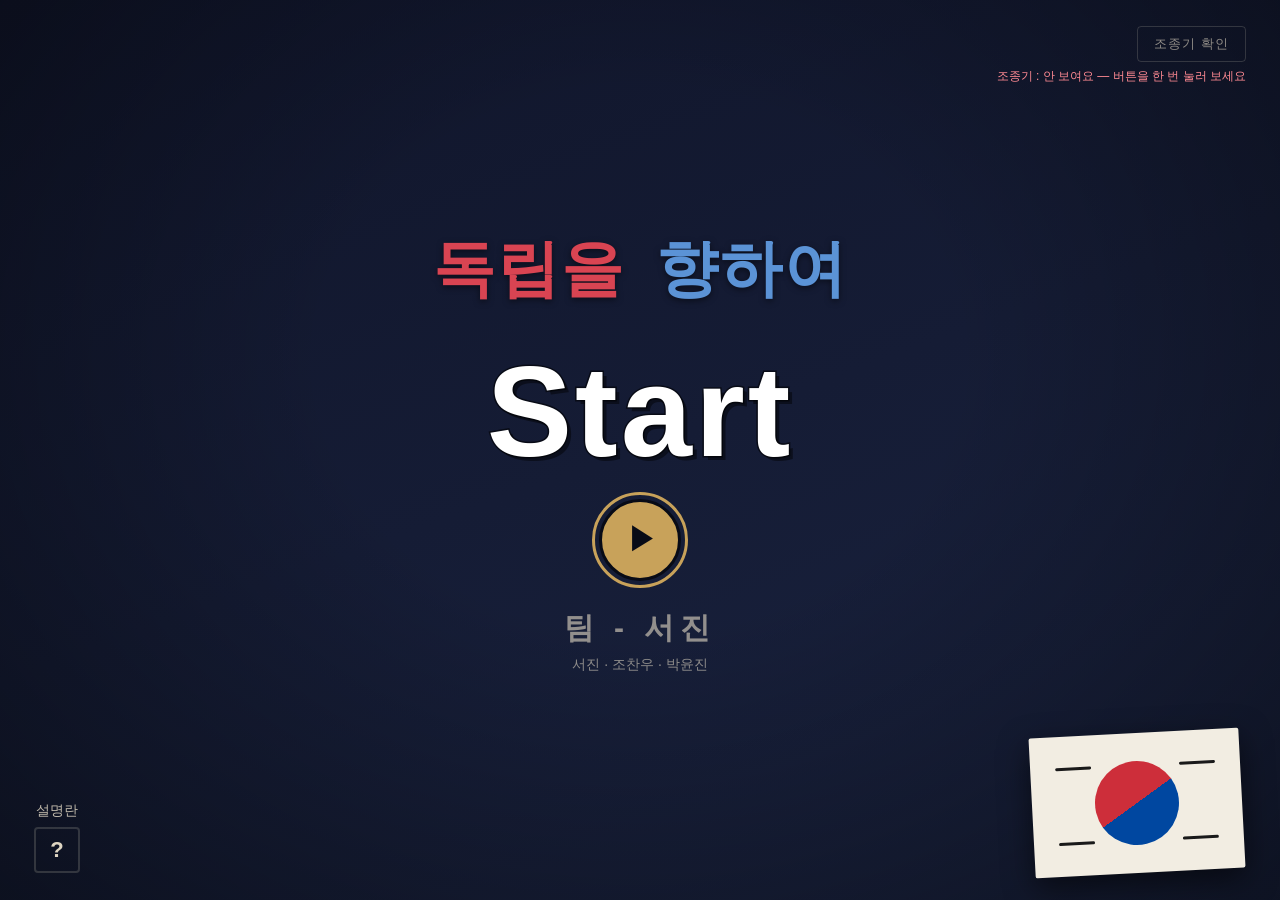
==== index.html @ f063224a "조이스틱이 버튼 이름대로 동작하게 고치고 진단 페이지 추가 조종기 진단 페이지 (pad-test.html) 새로 만듦 - 조종기가 보내는 축·버튼 값을 날것 그대로 실시간으로 보여" ====
<!DOCTYPE html>
<html lang="ko">
<head>
  <meta charset="UTF-8">
  <!-- 아케이드 기계 모니터, 노트북, 태블릿 어디서든 잘 보이게 하는 설정이에요 -->
  <meta name="viewport" content="width=device-width, initial-scale=1.0, user-scalable=no">
  <title>독립을 향하여 - 서진모둠</title>
  <link rel="stylesheet" href="css/style.css">
</head>
<body>

<!-- ================================================================
     이 게임은 화면이 3개예요.
     1) 시작 화면  2) 게임 화면  3) 끝 화면
     한 번에 하나씩만 보여주고 나머지는 숨겨둬요.
     ================================================================ -->
<div id="app">

  <!-- ============ 1) 시작 화면 ============ -->
  <!-- 학생들이 그린 그림 그대로 만들었어요!
       제목은 태극기 색(빨강+파랑), 가운데 Start,
       오른쪽 아래 태극기, 왼쪽 아래 설명란 -->
  <section id="screen-title" class="screen is-on">

    <!-- 제목 : '독립을'은 빨강, '향하여'는 파랑이에요 -->
    <h1 class="game-title">
      <span class="t-red">독립을</span>
      <span class="t-blue">향하여</span>
    </h1>

    <!-- 가운데 큰 Start 글씨와 동그란 재생 버튼 -->
    <div class="start-block">
      <div class="start-word">Start</div>
      <button id="btn-start" class="play-btn" aria-label="게임 시작">▶</button>
    </div>

    <!-- 팀 이름 -->
    <p class="team-name">팀 - 서진</p>
    <p class="team-members">서진 · 조찬우 · 박윤진</p>

    <!-- 왼쪽 아래 : 설명란 -->
    <div class="corner-help">
      <span class="corner-label">설명란</span>
      <button id="btn-info" class="round-btn" aria-label="게임 설명 보기">?</button>
    </div>

    <!-- 오른쪽 위 : 조종기 확인
         아케이드 조종기가 제대로 연결됐는지 확인하는 곳이에요 -->
    <div class="corner-pad">
      <button id="btn-pad-test" class="corner-test">조종기 확인</button>
      <!-- 지금 조종기가 잡혔는지 항상 보여줘요 -->
      <p id="title-pad-status" class="pad-status">조종기 확인 중…</p>
    </div>

    <!-- 창 안의 창으로 열렸을 때만 보여요 (조종기가 막히니까 알려줘요) -->
    <p id="frame-warning" class="frame-warning" hidden>
      ⚠️ 이 화면은 다른 페이지 안에 끼워져 있어서 <b>조이스틱이 막혀요.</b>
      조이스틱으로 하려면 <b>i20091119-ai.github.io/2026ex</b> 를 주소창에 직접 입력하세요.
    </p>

    <!-- 오른쪽 아래 : 태극기 (CSS로 직접 그렸어요) -->
    <div class="corner-flag">
      <div class="taegeukgi" aria-label="태극기">
        <div class="taegeuk"></div>
        <span class="gwe gwe1"></span>
        <span class="gwe gwe2"></span>
        <span class="gwe gwe3"></span>
        <span class="gwe gwe4"></span>
      </div>
    </div>

  </section>


  <!-- ============ 2) 게임 화면 ============ -->
  <section id="screen-game" class="screen">

    <!-- 점수판이에요. 게임하는 동안 항상 위에 보여요 -->
    <header id="hud">
      <div class="hud-chapter">
        <span class="hud-label">장</span>
        <span id="hud-chapter-name">1장 · 비밀 편지</span>
      </div>

      <!-- 목숨(하트)이에요. 경찰에게 들키면 하나씩 줄어요 -->
      <div class="hud-life">
        <span class="hud-label">목숨</span>
        <span id="hud-hearts">❤️❤️❤️</span>
      </div>

      <div class="hud-score">
        <span class="hud-label">독립 포인트</span>
        <span id="hud-score">0</span>
      </div>
    </header>

    <!-- 게임이 실제로 펼쳐지는 무대예요 -->
    <div id="stage">
      <div id="stage-inner">
        <!-- 각 장의 미션이 여기에 들어와요 (아직 만드는 중이에요) -->
        <p class="todo-note">여기에 미션이 들어갈 거예요</p>
      </div>
    </div>

    <!-- 미션을 알려주는 말풍선이에요 -->
    <div id="bubble">
      <div id="bubble-face">🧑</div>
      <div id="bubble-text">말풍선 내용</div>
    </div>

    <!-- ---- 조작 안내판 ----
         어떤 버튼이 무슨 일을 하는지 알려줘요.
         진짜로 버튼을 누르면 그 칸에 불이 반짝 들어와요! -->
    <div id="pad-guide">
      <div class="pad-stick" id="pad-stick">
        <span class="pad-key">🕹️</span>
        <span class="pad-name">움직이기</span>
        <span class="pad-arrows">
          <b data-dir="up">▲</b><b data-dir="left">◀</b><b data-dir="down">▼</b><b data-dir="right">▶</b>
        </span>
      </div>
      <div id="pad-buttons"><!-- 버튼 8개가 자바스크립트로 여기에 그려져요 --></div>
      <button class="pad-device" id="pad-device" title="눌러서 조종기 확인·맞추기">조종기 연결 안 됨</button>
    </div>

  </section>


  <!-- ============ 3) 끝 화면 ============ -->
  <section id="screen-end" class="screen">
    <div class="title-box">
      <div id="end-emoji">🎉</div>
      <h2 id="end-title">광복!</h2>
      <p id="end-message">모든 임무를 마쳤어요!</p>

      <div class="score-card">
        <span class="hud-label">내 독립 포인트</span>
        <strong id="end-score">0</strong>
      </div>

      <button id="btn-retry" class="big-btn">다시 하기</button>
    </div>
  </section>


  <!-- ============ 덮개 화면 ============
       멈추기 / 도움말 / 처음으로 를 눌렀을 때
       게임 위에 덮어서 보여주는 창이에요. -->
  <div id="overlay">
    <div class="overlay-card">
      <div id="overlay-emoji">⏸️</div>
      <h3 id="overlay-title">잠깐 멈춤</h3>
      <div id="overlay-body"></div>
      <div id="overlay-actions"></div>
    </div>
  </div>

  <!-- 화면을 크게/작게 했을 때 잠깐 뜨는 알림이에요 -->
  <div id="zoom-toast">화면 크기 100%</div>

</div>

<script src="js/sound.js"></script>
<script src="js/input.js"></script>
<script src="js/missions.js"></script>
<script src="js/story.js"></script>
<script src="js/ch1.js"></script>
<script src="js/ch2.js"></script>
<script src="js/ch3.js"></script>
<script src="js/ch4.js"></script>
<script src="js/ch5.js"></script>
<script src="js/ch6.js"></script>
<script src="js/game.js"></script>
</body>
</html>
---- css/style.css ----
/* ==================================================================
   독립을 향하여 - 꾸미기 파일 (CSS)
   1~5장은 어두운 밤 느낌, 6장 광복은 환하게 바뀌어요.
   ================================================================== */

/* ---------- 색깔을 이름표에 저장해 둬요 ----------
   이렇게 해두면 나중에 색을 바꿀 때 여기만 고치면 돼요! */
:root {
  --bg-1: #10152a;          /* 먹빛 남색 (한밤의 조선) */
  --bg-2: #1a2340;          /* 조금 밝은 먹빛 남색 */
  --ink: #080b16;           /* 거의 검정에 가까운 먹색 */

  --paper: #ded5c2;         /* 오래된 한지 색 (글자에 써요) */
  --paper-dim: #9d9város;   /* (아래에서 다시 정해요) */
  --ochre: #c8a25a;         /* 놋쇠 · 황토색 (강조할 때) */
  --moss: #6f8f6a;          /* 낡은 국방색 (안전 표시) */

  --flag-red: #cd2e3a;      /* 태극기 빨강 */
  --flag-blue: #0047a0;     /* 태극기 파랑 */
  --red-lit: #d94452;       /* 어두운 배경에서도 보이는 빨강 */
  --blue-lit: #5b93d6;      /* 어두운 배경에서도 보이는 파랑 */

  --line: rgba(222, 213, 194, 0.18);   /* 은은한 선 */
  --round: 4px;             /* 모서리를 각지게! */
}

/* 낡은 한지색 글자 (조금 흐린 것) */
:root { --paper-dim: rgba(222, 213, 194, 0.62); }

/* 6장 광복이 되면 body에 'liberation' 이름표를 붙여요.
   그러면 어둡던 화면이 새벽처럼 밝아져요. */
body.liberation {
  --bg-1: #cfd9e6;          /* 새벽 하늘 */
  --bg-2: #eae4d6;          /* 밝은 한지 */
  --paper: #1a2340;         /* 밝은 배경이니 글자는 먹색으로 */
  --paper-dim: rgba(26, 35, 64, 0.66);
  --line: rgba(26, 35, 64, 0.22);
}

/* ---------- 기본 설정 ---------- */
* { box-sizing: border-box; margin: 0; padding: 0; }

body {
  font-family: "Pretendard", "Apple SD Gothic Neo", "Noto Sans KR",
               "Malgun Gothic", sans-serif;
  background: var(--ink);
  color: var(--paper);
  overflow: hidden;              /* 아케이드 화면이라 스크롤은 막아요 */
  -webkit-user-select: none;     /* 글자가 드래그로 선택되지 않게 해요 */
  user-select: none;
  /* 색이 바뀔 때 스르륵 부드럽게 변해요 */
  transition: background 1.2s ease, color 1.2s ease;
}

#app {
  width: 100vw;
  height: 100vh;
  height: 100dvh;                /* 폰에서도 화면에 딱 맞게 */
  position: relative;
}

/* ---------- 화면 3개 공통 ---------- */
.screen {
  position: absolute;
  inset: 0;                      /* 화면 전체를 꽉 채워요 */
  display: none;                 /* 평소에는 숨어 있어요 */
  flex-direction: column;
  align-items: center;
  justify-content: center;
  padding: 3vh 4vw;
  background:
    /* 가장자리를 어둡게 해서 화면에 무게감을 줘요 */
    radial-gradient(ellipse at 50% 40%, transparent 35%, rgba(0, 0, 0, 0.45) 100%),
    linear-gradient(160deg, var(--bg-1), var(--bg-2));
  transition: background 1.2s ease;
}

/* 'is-on' 이름표가 붙은 화면 하나만 보여요 */
.screen.is-on {
  display: flex;
  animation: fadeIn 0.5s ease;   /* 스르륵 나타나요 */
}

@keyframes fadeIn {
  from { opacity: 0; transform: scale(0.97); }
  to   { opacity: 1; transform: scale(1); }
}

/* ==================================================================
   1) 시작 화면 꾸미기
      ★ 서진모둠 학생들이 그린 그림 그대로 만들었어요 ★
   ================================================================== */
/* .screen 이 이미 화면 전체에 딱 붙어 있어서,
   왼쪽 아래 설명란과 오른쪽 아래 태극기는 그 모서리에 자리잡아요.
   (여기에 position 을 또 쓰면 화면이 짧아지니 조심!) */

.title-box {
  text-align: center;
  max-width: 640px;
  width: 100%;
}

/* ---------- 제목 ----------
   그림처럼 '독립을'은 빨강, '향하여'는 파랑이에요. 태극기 색이죠! */
.game-title {
  font-size: clamp(34px, 6.5vw, 62px);
  letter-spacing: 2px;
  display: flex;
  gap: 0.5em;
  flex-wrap: wrap;
  justify-content: center;
}

.t-red {
  color: var(--red-lit);                            /* 태극기 빨강 */
  text-shadow: 0 2px 6px rgba(0, 0, 0, 0.5);
}

.t-blue {
  color: var(--blue-lit);                           /* 태극기 파랑 */
  text-shadow: 0 2px 6px rgba(0, 0, 0, 0.5);
}

/* ---------- 가운데 큰 Start 글씨 ---------- */
.start-block {
  margin-top: clamp(14px, 3vh, 30px);
  display: flex;
  flex-direction: column;
  align-items: center;
  gap: 14px;
}

.start-word {
  font-size: clamp(58px, 13vw, 128px);
  font-weight: 900;
  letter-spacing: 3px;
  color: #ffffff;
  /* 그림처럼 글자 테두리를 두껍게 그려요 */
  -webkit-text-stroke: 3px var(--ink);
  paint-order: stroke fill;
  text-shadow: 4px 4px 0 rgba(0, 0, 0, 0.45);
}

/* 동그란 ▶ 재생 버튼 */
.play-btn {
  width: clamp(58px, 9vw, 82px);
  aspect-ratio: 1 / 1;
  border-radius: 50%;
  font-size: clamp(22px, 3.6vw, 32px);
  color: var(--ink);
  background: var(--paper);
  border: 3px solid var(--ink);
  cursor: pointer;
  display: grid;
  place-items: center;
  padding-left: 5px;                    /* ▶ 모양이 가운데 오게 살짝 밀어요 */
  transition: background 0.15s ease, transform 0.08s ease;
}

.play-btn:hover { background: var(--ochre); }
.play-btn:active { transform: translateY(2px); }

/* ---------- 팀 이름 ---------- */
.team-name {
  margin-top: clamp(14px, 3vh, 28px);
  font-size: clamp(19px, 3.4vw, 30px);
  font-weight: 800;
  color: var(--paper-dim);
  letter-spacing: 6px;
}

.team-members {
  margin-top: 7px;
  font-size: clamp(11px, 1.8vw, 14px);
  opacity: 0.6;
}

/* ---------- 왼쪽 아래 : 설명란 ---------- */
.corner-help {
  position: absolute;
  left: clamp(14px, 3vw, 34px);
  bottom: clamp(14px, 3vh, 30px);
  display: flex;
  flex-direction: column;
  align-items: center;
  gap: 7px;
}

.corner-label {
  font-size: clamp(11px, 1.7vw, 14px);
  opacity: 0.85;
}

/* 동그란 ? 버튼이에요 */
.round-btn {
  width: clamp(34px, 5vw, 46px);
  aspect-ratio: 1 / 1;
  border-radius: 50%;
  font-family: inherit;
  font-size: clamp(16px, 2.6vw, 22px);
  font-weight: 800;
  color: var(--paper);
  background: transparent;
  border: 2px solid var(--line);
  border-radius: var(--round);
  cursor: pointer;
  transition: all 0.15s ease;
}

.round-btn:hover { border-color: var(--ochre); color: var(--ochre); }
.round-btn:active { transform: translateY(2px); }

/* ---------- 오른쪽 아래 : 태극기 ---------- */
.corner-flag {
  position: absolute;
  right: clamp(14px, 3vw, 40px);
  bottom: clamp(14px, 3vh, 30px);
  transform: rotate(-3deg);     /* 그림처럼 살짝 기울어져 있어요 */
}

/* ---------- 큰 버튼 (둥글고 말랑말랑해요) ---------- */
.big-btn {
  font-family: inherit;
  font-size: clamp(16px, 2.6vw, 22px);
  font-weight: 700;
  letter-spacing: 3px;
  color: var(--ink);
  padding: 14px 40px;
  border: none;
  border-radius: var(--round);
  background: var(--ochre);              /* 놋쇠빛 한 가지 색 */
  cursor: pointer;
  transition: background 0.15s ease, transform 0.08s ease;
}

.big-btn:hover { background: #d9b573; }

/* 누르면 살짝 눌리기만 해요 (통통 튀지 않아요) */
.big-btn:active { transform: translateY(2px); }

/* ==================================================================
   태극기 그림 (그림 파일 없이 CSS로 직접 그렸어요!)
   ================================================================== */
.taegeukgi {
  width: clamp(120px, 22vw, 210px);
  aspect-ratio: 3 / 2;                 /* 태극기는 가로:세로가 3:2예요 */
  margin: 0 auto;
  position: relative;
  background: #f2ede2;                 /* 살짝 바랜 흰색 */
  border-radius: 2px;
  box-shadow: 0 10px 30px rgba(0, 0, 0, 0.55);
}

/* 가운데 동그란 태극 무늬 */
.taegeuk {
  position: absolute;
  left: 50%; top: 50%;
  transform: translate(-50%, -50%) rotate(-33deg);
  width: 40%;
  aspect-ratio: 1 / 1;
  border-radius: 50%;
  /* 위쪽 절반은 빨강, 아래쪽 절반은 파랑 */
  background: linear-gradient(to bottom, var(--flag-red) 50%, var(--flag-blue) 50%);
}

/* 네 귀퉁이의 검은 막대(괘)예요 */
.gwe {
  position: absolute;
  width: 17%;
  height: 3.5px;
  background: #1a1a1a;
  border-radius: 2px;
}
.gwe1 { top: 22%; left: 12%; }
.gwe2 { top: 22%; right: 12%; }
.gwe3 { bottom: 22%; left: 12%; }
.gwe4 { bottom: 22%; right: 12%; }



/* ==================================================================
   2) 게임 화면 꾸미기
   ================================================================== */
#screen-game {
  justify-content: flex-start;
  padding: 0;
}

/* ---------- 점수판 (항상 위에 보여요) ---------- */
#hud {
  width: 100%;
  display: flex;
  justify-content: space-between;
  align-items: center;
  gap: 12px;
  padding: 12px 20px;
  background: rgba(0, 0, 0, 0.28);
  backdrop-filter: blur(6px);
}

.hud-chapter, .hud-score, .hud-life {
  display: flex;
  align-items: center;
  gap: 9px;
  padding: 8px 16px;
  border-radius: var(--round);
  background: rgba(255, 255, 255, 0.11);
  border: 2px solid rgba(255, 255, 255, 0.16);
}

.hud-label {
  font-size: clamp(10px, 1.5vw, 13px);
  opacity: 0.8;
}

#hud-chapter-name {
  font-size: clamp(13px, 2.2vw, 18px);
  font-weight: 700;
  color: var(--blue-lit);
}

#hud-score {
  font-size: clamp(19px, 3.2vw, 28px);
  font-weight: 800;
  color: var(--ochre);
}

/* 점수가 오르면 잠깐 커졌다 돌아와요 */
#hud-score.pop { animation: pop 0.45s ease; }

@keyframes pop {
  0%   { transform: scale(1); }
  40%  { transform: scale(1.5); color: var(--red-lit); }
  100% { transform: scale(1); }
}

/* ---------- 목숨(하트) ---------- */
#hud-hearts {
  font-size: clamp(14px, 2.4vw, 20px);
  letter-spacing: 2px;
}

/* 하트가 줄어들 때 부르르 떨려요 */
#hud-hearts.shake { animation: shake 0.5s ease; }

@keyframes shake {
  0%, 100% { transform: translateX(0); }
  20%      { transform: translateX(-7px) scale(1.2); }
  40%      { transform: translateX(7px) scale(1.2); }
  60%      { transform: translateX(-5px); }
  80%      { transform: translateX(5px); }
}

/* ---------- 게임 무대 ---------- */
#stage {
  flex: 1;                      /* 남은 공간을 전부 차지해요 */
  width: 100%;
  display: flex;
  align-items: center;
  justify-content: center;
  padding: 14px;
  position: relative;
  overflow: hidden;
}

#stage-inner {
  width: 100%;
  max-width: 900px;
  height: 100%;
  border-radius: var(--round);
  background: rgba(0, 0, 0, 0.22);
  border: 2px solid rgba(255, 255, 255, 0.12);
  display: flex;
  align-items: center;
  justify-content: center;
  position: relative;
  overflow: hidden;
}

.todo-note { opacity: 0.5; font-size: 15px; }

/* ---------- 작은 버튼 ---------- */
.small-btn {
  display: block;
  margin: 0 auto;
  font-family: inherit;
  font-size: 13px;
  color: var(--paper);
  padding: 8px 20px;
  border: 2px solid rgba(255, 255, 255, 0.28);
  border-radius: var(--round);
  background: rgba(255, 255, 255, 0.09);
  cursor: pointer;
  transition: all 0.15s ease;
}

.small-btn:hover { background: rgba(255, 255, 255, 0.2); }

/* ---------- "들켰다!" 알림 ---------- */
.caught-box {
  text-align: center;
  animation: fadeIn 0.35s ease;
}

.caught-emoji {
  font-size: clamp(48px, 9vw, 78px);
}

.caught-box h3 {
  font-size: clamp(24px, 4.5vw, 36px);
  color: var(--flag-red);
  letter-spacing: 4px;
  margin: 12px 0 8px;
}

.caught-box p { font-size: clamp(12px, 2vw, 16px); line-height: 1.7; }
.caught-sub { opacity: 0.7; margin-top: 6px; }

/* ---------- 미션 말풍선 ---------- */
#bubble {
  width: calc(100% - 28px);
  max-width: 900px;
  margin: 0 auto 14px;
  display: flex;
  align-items: center;
  gap: 14px;
  padding: 14px 20px;
  border-radius: var(--round);
  background: var(--paper);
  color: var(--ink);
  border-left: 5px solid var(--flag-red);
}

#bubble-face {
  font-size: clamp(20px, 3.4vw, 28px);
  flex: none;
}

#bubble-text {
  font-size: clamp(13px, 2.2vw, 18px);
  line-height: 1.6;
  font-weight: 600;
}

/* ==================================================================
   조작 안내판
   어떤 버튼이 무슨 일을 하는지 알려주고,
   진짜로 누르면 그 칸에 불이 반짝 들어와요!
   ================================================================== */
#pad-guide {
  width: calc(100% - 28px);
  max-width: 900px;
  margin: 0 auto 12px;
  display: flex;
  align-items: center;
  gap: 10px;
  padding: 9px 12px;
  border-radius: var(--round);
  background: rgba(0, 0, 0, 0.32);
  border: 2px solid rgba(255, 255, 255, 0.12);
  flex-wrap: wrap;
  justify-content: center;
}

/* 방향 스틱 안내 */
.pad-stick {
  display: flex;
  align-items: center;
  gap: 7px;
  padding: 6px 12px;
  border-radius: 16px;
  background: rgba(255, 255, 255, 0.09);
}

.pad-stick .pad-key { font-size: 20px; }

.pad-name {
  font-size: clamp(9px, 1.4vw, 12px);
  opacity: 0.9;
}

.pad-arrows { display: flex; gap: 3px; }

.pad-arrows b {
  width: 19px; height: 19px;
  display: grid;
  place-items: center;
  font-size: 10px;
  border-radius: 6px;
  background: rgba(255, 255, 255, 0.14);
  cursor: pointer;
  transition: all 0.1s ease;
}

/* 버튼 8개가 들어가는 칸 */
#pad-buttons {
  display: flex;
  gap: 6px;
  flex-wrap: wrap;
  justify-content: center;
}

.pad-btn {
  width: clamp(46px, 7vw, 60px);
  padding: 6px 3px;
  border-radius: 14px;
  background: rgba(255, 255, 255, 0.09);
  border: 2px solid rgba(255, 255, 255, 0.14);
  display: flex;
  flex-direction: column;
  align-items: center;
  gap: 2px;
  cursor: pointer;
  transition: all 0.1s ease;
}

.pad-no {
  font-size: 9px;
  width: 15px; height: 15px;
  display: grid;
  place-items: center;
  border-radius: 50%;
  background: rgba(255, 255, 255, 0.18);
  font-weight: 800;
}

.pad-emoji { font-size: clamp(13px, 2vw, 17px); }

/* ★ 버튼을 진짜로 누르면 여기에 불이 들어와요 ★ */
.pad-btn.is-down,
.pad-arrows b.is-down {
  background: var(--ochre);
  color: var(--ink);
  border-color: #ffffff;
  transform: scale(1.14);
  box-shadow: 0 0 16px var(--ochre);
}

/* 지금 무엇으로 조작 중인지 알려주는 작은 글씨 */
.pad-device {
  font-size: clamp(9px, 1.3vw, 11px);
  opacity: 0.65;
  padding: 4px 10px;
  border-radius: var(--round);
  background: rgba(255, 255, 255, 0.07);
}

/* ==================================================================
   덮개 화면 (멈추기 / 도움말 / 처음으로)
   ================================================================== */
#overlay {
  position: fixed;
  inset: 0;
  z-index: 50;
  display: none;                          /* 평소에는 숨어 있어요 */
  align-items: center;
  justify-content: center;
  padding: 20px;
  background: rgba(10, 14, 35, 0.82);     /* 뒤가 살짝 비치는 어두운 막 */
  backdrop-filter: blur(5px);
}

#overlay.is-on {
  display: flex;
  animation: fadeIn 0.25s ease;
}

.overlay-card {
  width: 100%;
  max-width: 520px;
  max-height: 88vh;
  overflow-y: auto;
  text-align: center;
  padding: 26px 24px;
  border-radius: var(--round);
  background: var(--bg-2);
  border: 2px solid var(--line);
  border-top: 4px solid var(--ochre);
  box-shadow: 0 14px 40px rgba(0, 0, 0, 0.6);
  color: var(--paper);
}

#overlay-emoji {
  font-size: clamp(11px, 1.7vw, 14px);
  letter-spacing: 6px;
  color: var(--ochre);
}

#overlay-title {
  font-size: clamp(20px, 4vw, 30px);
  margin: 6px 0 14px;
}

#overlay-body {
  font-size: clamp(12px, 2vw, 15px);
  line-height: 1.8;
  text-align: left;
}

#overlay-actions {
  margin-top: 18px;
  display: flex;
  gap: 10px;
  justify-content: center;
  flex-wrap: wrap;
}

/* 덮개 화면 안의 조작 설명 줄 */
.help-row {
  display: flex;
  align-items: center;
  gap: 10px;
  padding: 7px 12px;
  margin-bottom: 6px;
  border-radius: 12px;
  background: rgba(255, 255, 255, 0.08);
}

.help-row .no {
  width: 22px; height: 22px;
  flex: none;
  display: grid;
  place-items: center;
  border-radius: var(--round);
  background: var(--ochre);
  color: var(--ink);
  font-weight: 800;
  font-size: 11px;
}

.help-row .keys {
  margin-left: auto;
  font-size: 11px;
  opacity: 0.7;
}

/* ---------- 화면 크기 알림 ---------- */
#zoom-toast {
  position: fixed;
  left: 50%;
  bottom: 24px;
  transform: translateX(-50%) translateY(20px);
  z-index: 60;
  padding: 11px 26px;
  border-radius: var(--round);
  background: var(--ochre);
  color: #0d1128;
  font-weight: 800;
  font-size: 15px;
  opacity: 0;
  pointer-events: none;
  transition: all 0.25s ease;
}

#zoom-toast.is-on {
  opacity: 1;
  transform: translateX(-50%) translateY(0);
}

/* ==================================================================
   3) 끝 화면 꾸미기
   ================================================================== */
#end-emoji {
  font-size: clamp(14px, 2.4vw, 20px);
  letter-spacing: 10px;
  color: var(--ochre);
}

#end-title {
  font-size: clamp(30px, 6vw, 52px);
  margin-top: 8px;
}

#end-message {
  margin-top: 10px;
  font-size: clamp(13px, 2.2vw, 18px);
  opacity: 0.9;
}

.score-card {
  margin: 24px auto;
  padding: 18px 30px;
  border-radius: var(--round);
  background: rgba(255, 255, 255, 0.11);
  border: 2px solid rgba(255, 255, 255, 0.18);
  display: inline-flex;
  flex-direction: column;
  gap: 6px;
}

.score-card strong {
  font-size: clamp(34px, 6vw, 52px);
  color: var(--ochre);
}

/* 조작 안내판에 조종기에 진짜 적힌 이름도 보여줘요 (A/X, Y/△ 같은 것들) */
.pad-arcade {
  font-size: 8px;
  opacity: 0.55;
  letter-spacing: -0.3px;
}

/* ==================================================================
   1장 · 비밀 편지  (무궁화 꽃이 피었습니다 놀이)
   ================================================================== */
.m1-scene {
  width: 100%;
  height: 100%;
  display: flex;
  flex-direction: column;
  align-items: center;
  justify-content: space-around;
  padding: 14px;
}

/* ---------- 경찰 ---------- */
.m1-police {
  display: flex;
  flex-direction: column;
  align-items: center;
  gap: 5px;
  transition: transform 0.25s ease;
}

.m1-police .m1-face { font-size: clamp(40px, 8vw, 66px); }

.m1-police .m1-word {
  font-size: clamp(11px, 1.9vw, 15px);
  font-weight: 800;
  padding: 5px 14px;
  border-radius: var(--round);
  background: var(--paper);
  color: var(--ink);
}

/* 뒤돌아 있을 때 : 안전해요 */
.m1-police.is-away .m1-face { transform: scaleX(-1); }

/* 돌아보려고 할 때 : 부르르 떨려요 */
.m1-police.is-warning { animation: shake 0.45s ease infinite; }
.m1-police.is-warning .m1-word { background: var(--ochre); }

/* 이쪽을 볼 때 : 커지고 빨개져요 */
.m1-police.is-watching { transform: scale(1.15); }
.m1-police.is-watching .m1-word { background: var(--flag-red); color: #fff0f0; }

.m1-police.is-angry .m1-face { animation: shake 0.3s ease infinite; }

/* ---------- 신호등 글씨 ---------- */
.m1-light {
  font-size: clamp(17px, 3.4vw, 28px);
  font-weight: 900;
  padding: 8px 26px;
  border-radius: var(--round);
  transition: all 0.2s ease;
}

.m1-light.is-away     { background: var(--moss);    color: #0d1a0b; }  /* 국방색 = 달려 */
.m1-light.is-warning  { background: var(--ochre);   color: #2a1e00; }  /* 놋쇠색 = 조심 */
.m1-light.is-watching { background: var(--flag-red); color: #fff0f0; } /* 태극기 빨강 = 멈춰 */

/* ---------- 길 ---------- */
.m1-road {
  position: relative;
  width: 100%;
  height: clamp(62px, 12vh, 92px);
  border-radius: 18px;
  background: linear-gradient(180deg, rgba(255,255,255,0.07), rgba(255,255,255,0.13));
  border: 2px dashed rgba(255, 255, 255, 0.22);
}

/* 주인공 (왼쪽에서 오른쪽으로 가요) */
.m1-hero {
  position: absolute;
  bottom: 8px;
  left: 0;
  font-size: clamp(28px, 5.5vw, 44px);
  /* 길 안쪽으로 조금 들여서, 양 끝에서도 안 잘리게 해요 */
  margin-left: 12px;
  transform: translateX(-45%);
  transition: none;
}

/* 달릴 때 통통 튀어요 */
.m1-hero.is-running { animation: walk 0.42s steps(2) infinite; }

/* 도착 지점 (비밀 아지트) */
.m1-goal {
  position: absolute;
  right: 6px;
  bottom: 6px;
  font-size: clamp(30px, 6vw, 48px);
}

.m1-goal.is-clear { animation: pop 0.6s ease 2; }

/* ---------- 얼마나 왔는지 보여주는 막대 ---------- */
.m1-bar {
  width: 100%;
  height: 12px;
  border-radius: var(--round);
  background: rgba(255, 255, 255, 0.13);
  overflow: hidden;
}

.m1-bar-fill {
  height: 100%;
  width: 0%;
  border-radius: var(--round);
  background: linear-gradient(90deg, var(--blue-lit), var(--moss));
}

.m1-tip {
  font-size: clamp(10px, 1.7vw, 13px);
  opacity: 0.75;
  text-align: center;
}

/* ==================================================================
   실루엣 캐릭터
   ★ 이모지를 안 쓰고, CSS로 사람 그림자 모양을 직접 그렸어요.
     동그라미(머리) + 사다리꼴(몸) + 모자 를 겹쳐서 만들어요.

   쓰는 방법 :
     <span class="fig fig--police"><i class="f-hat"></i><i class="f-head">
       <i class="f-eyes"></i></i><i class="f-body"></i></span>

   크기는 font-size 로 조절해요. 글자 크기처럼 커지고 작아져요.
   ================================================================== */
.fig {
  position: relative;
  display: inline-block;
  width: 1.1em;
  height: 1.55em;
  color: var(--paper);        /* 실루엣 색 */
  vertical-align: bottom;
}

/* 머리 (동그라미) */
.fig .f-head {
  position: absolute;
  left: 50%;
  top: 0.06em;
  transform: translateX(-50%);
  width: 0.52em;
  height: 0.52em;
  border-radius: 50%;
  background: currentColor;
}

/* 몸 (어깨가 넓은 사다리꼴) */
.fig .f-body {
  position: absolute;
  left: 50%;
  bottom: 0;
  transform: translateX(-50%);
  width: 0.9em;
  height: 0.9em;
  background: currentColor;
  border-radius: 0.36em 0.36em 0.04em 0.04em;
}

/* 눈 (뒤돌아 있을 때는 안 보이고, 이쪽을 볼 때 반짝 나타나요) */
.fig .f-eyes {
  position: absolute;
  left: 50%;
  top: 0.19em;
  transform: translateX(-50%);
  width: 0.3em;
  height: 0.08em;
  opacity: 0;
  transition: opacity 0.15s ease;
  /* 점 두 개를 그려요 */
  background:
    radial-gradient(circle at 20% 50%, var(--red-lit) 45%, transparent 46%),
    radial-gradient(circle at 80% 50%, var(--red-lit) 45%, transparent 46%);
}

.fig.is-looking .f-eyes { opacity: 1; }

/* ---------- 주인공 (짧은 머리 학생) ---------- */
.fig--hero .f-hat {
  position: absolute;
  left: 50%;
  top: 0.02em;
  transform: translateX(-50%);
  width: 0.58em;
  height: 0.26em;
  background: currentColor;
  border-radius: 0.29em 0.29em 0 0;
}

/* ---------- 일본 경찰 (챙 넓은 제모) ---------- */
.fig--police { color: #9aa3b8; }

.fig--police .f-hat {
  position: absolute;
  left: 50%;
  top: 0.26em;                /* 넓은 챙 (머리 앞으로 튀어나옴) */
  transform: translateX(-50%);
  width: 0.9em;
  height: 0.09em;
  background: currentColor;
  z-index: 2;
}

/* 모자의 윗부분 (각진 제모) */
.fig--police .f-hat::before {
  content: '';
  position: absolute;
  left: 50%;
  bottom: 0.07em;
  transform: translateX(-50%);
  width: 0.56em;
  height: 0.26em;
  background: currentColor;
  border-radius: 0.03em 0.03em 0 0;
}

.fig--police .f-head { top: 0.2em; }
.fig--police .f-eyes { top: 0.36em; }

/* ---------- 김구 선생님 (중절모 + 두루마기) ---------- */
.fig--kimgu { color: #cfc7b4; }

.fig--kimgu .f-hat {
  position: absolute;
  left: 50%;
  top: 0;
  transform: translateX(-50%);
  width: 0.78em;
  height: 0.09em;
  background: currentColor;
  border-radius: 0.04em;
}

.fig--kimgu .f-hat::before {
  content: '';
  position: absolute;
  left: 50%;
  bottom: 0.07em;
  transform: translateX(-50%);
  width: 0.42em;
  height: 0.22em;
  background: currentColor;
  border-radius: 0.08em 0.08em 0 0;
}

.fig--kimgu .f-head { top: 0.13em; }

/* 김구 선생님의 동그란 안경 */
.fig--kimgu .f-head::after {
  content: '';
  position: absolute;
  left: 50%;
  top: 0.2em;
  transform: translateX(-50%);
  width: 0.4em;
  height: 0.12em;
  border-radius: 0.06em;
  background:
    radial-gradient(circle at 18% 50%, var(--ink) 42%, transparent 43%),
    radial-gradient(circle at 82% 50%, var(--ink) 42%, transparent 43%);
}

/* ---------- 유관순 (댕기머리) ---------- */
.fig--yu { color: #e3dac6; }

.fig--yu .f-hat {
  position: absolute;
  left: 50%;
  top: 0.04em;
  transform: translateX(-50%);
  width: 0.64em;
  height: 0.72em;             /* 길게 늘어뜨린 머리 */
  background: currentColor;
  border-radius: 0.32em 0.32em 0.1em 0.1em;
}

/* 머리는 머리카락 위에 그려요 */
.fig--yu .f-head { z-index: 1; }

/* ---------- 독립운동가 동료 (갓 쓴 어른) ---------- */
.fig--mate { color: #c3bba8; }

.fig--mate .f-hat {
  position: absolute;
  left: 50%;
  top: 0.02em;
  transform: translateX(-50%);
  width: 0.98em;              /* 갓은 챙이 가장 넓어요 */
  height: 0.08em;
  background: currentColor;
  border-radius: 0.04em;
}

.fig--mate .f-hat::before {
  content: '';
  position: absolute;
  left: 50%;
  bottom: 0.06em;
  transform: translateX(-50%);
  width: 0.34em;
  height: 0.24em;
  background: currentColor;
  border-radius: 0.06em 0.06em 0 0;
}

.fig--mate .f-head { top: 0.14em; }

/* ---------- 일본 헌병대장 (별이 달린 전투모) ---------- */
.fig--captain { color: #8c93a8; }

.fig--captain .f-hat {
  position: absolute;
  left: 50%;
  top: 0;
  transform: translateX(-50%);
  width: 0.72em;
  height: 0.26em;
  background: currentColor;
  border-radius: 0.1em 0.1em 0 0;
}

/* 모자에 붙은 붉은 별 */
.fig--captain .f-hat::after {
  content: '';
  position: absolute;
  left: 50%;
  top: 0.09em;
  transform: translateX(-50%);
  width: 0.1em;
  height: 0.1em;
  background: var(--flag-red);
  border-radius: 50%;
}

.fig--captain .f-head { top: 0.2em; }

/* ---------- 걸을 때 살짝 흔들려요 (통통 튀지 않아요) ---------- */
@keyframes walk {
  0%, 100% { transform: translateX(-45%) translateY(0); }
  50%      { transform: translateX(-45%) translateY(-2px); }
}

/* ==================================================================
   목숨 표시 (하트 대신 각진 표식)
   ================================================================== */
#hud-hearts { display: inline-flex; gap: 5px; }

.life-mark {
  width: 13px;
  height: 13px;
  background: var(--flag-red);
  transform: rotate(45deg);      /* 마름모 모양 */
  transition: background 0.3s ease;
}

.life-mark.is-lost { background: rgba(222, 213, 194, 0.18); }

/* ==================================================================
   1장 미션에 새로 필요한 것들
   ================================================================== */

/* 실루엣 캐릭터 크기를 정해줘요 */
.m1-police .m1-face { font-size: clamp(38px, 7vw, 58px); }
.m1-hero .fig       { font-size: clamp(26px, 5vw, 40px); }

/* 뒤돌아 있을 때는 조금 흐릿하게 (어둠 속에 있는 느낌) */
.m1-police.is-away .fig { opacity: 0.55; }

/* 돌아보려 할 때는 살짝 밝아져요 */
.m1-police.is-warning .fig { opacity: 0.8; }

/* 이쪽을 볼 때는 또렷하게 */
.m1-police.is-watching .fig { opacity: 1; }

/* 들켰을 때 주인공이 붉게 물들어요 */
.m1-hero.is-caught .fig { color: var(--flag-red); }

/* ---------- 비밀 아지트 (한옥 대문 모양) ---------- */
.m1-goal {
  position: absolute;
  right: 10px;
  bottom: 6px;
  width: clamp(30px, 5.5vw, 44px);
  height: clamp(38px, 7vw, 56px);
  /* 문짝 : 위가 둥근 기와지붕 아래 두 짝 문 */
  background: rgba(222, 213, 194, 0.22);
  border: 2px solid var(--line);
  border-bottom: none;
  transition: all 0.4s ease;
}

/* 기와지붕 */
.m1-goal::before {
  content: '';
  position: absolute;
  left: -18%;
  top: -9px;
  width: 136%;
  height: 9px;
  background: var(--paper-dim);
}

/* 문 가운데 선 */
.m1-goal::after {
  content: '';
  position: absolute;
  left: 50%;
  top: 12%;
  width: 2px;
  height: 88%;
  background: var(--line);
}

/* 도착하면 문이 열린 듯 밝아져요 */
.m1-goal.is-clear {
  background: var(--ochre);
  border-color: var(--ochre);
  box-shadow: 0 0 30px rgba(200, 162, 90, 0.7);
}

/* ---------- 경찰이 화났을 때 ---------- */
.m1-police.is-angry { animation: shake 0.3s ease 2; }

/* ==================================================================
   2장 · 김구 선생님과의 만남 (역사 퀴즈)
   ================================================================== */
.m2-scene {
  width: 100%;
  height: 100%;
  display: flex;
  align-items: center;
  gap: clamp(10px, 2.5vw, 26px);
  padding: clamp(10px, 2vw, 20px);
}

/* ---------- 왼쪽 : 김구 선생님 ---------- */
.m2-person {
  flex: none;
  display: flex;
  flex-direction: column;
  align-items: center;
  gap: 8px;
}

.m2-person .fig { font-size: clamp(46px, 8vw, 74px); }

.m2-name {
  font-size: clamp(10px, 1.6vw, 13px);
  letter-spacing: 3px;
  color: var(--paper-dim);
  padding-top: 6px;
  border-top: 1px solid var(--line);
}

/* ---------- 오른쪽 : 문제판 ---------- */
.m2-panel {
  flex: 1;
  min-width: 0;
  display: flex;
  flex-direction: column;
  gap: clamp(7px, 1.4vh, 13px);
}

.m2-head {
  display: flex;
  align-items: center;
  justify-content: space-between;
  padding-bottom: 7px;
  border-bottom: 1px solid var(--line);
}

.m2-label {
  font-size: clamp(10px, 1.5vw, 12px);
  letter-spacing: 4px;
  color: var(--ochre);
}

.m2-count {
  font-size: clamp(11px, 1.7vw, 14px);
  color: var(--paper-dim);
}

.m2-question {
  font-size: clamp(14px, 2.4vw, 21px);
  font-weight: 700;
  line-height: 1.55;
}

/* ---------- 보기 3개 ---------- */
.m2-choices {
  display: flex;
  flex-direction: column;
  gap: 7px;
}

.m2-choice {
  font-family: inherit;
  font-size: clamp(12px, 2vw, 17px);
  color: var(--paper);
  text-align: left;
  display: flex;
  align-items: center;
  gap: 11px;
  padding: clamp(8px, 1.4vh, 13px) 15px;
  border: 2px solid var(--line);
  border-radius: var(--round);
  background: rgba(255, 255, 255, 0.04);
  cursor: pointer;
  transition: all 0.12s ease;
}

/* 지금 고르고 있는 보기 */
.m2-choice.is-on {
  border-color: var(--ochre);
  background: rgba(200, 162, 90, 0.14);
}

.m2-num {
  width: 22px;
  height: 22px;
  flex: none;
  display: grid;
  place-items: center;
  border-radius: var(--round);
  background: var(--line);
  font-size: 11px;
  font-weight: 800;
}

.m2-choice.is-on .m2-num { background: var(--ochre); color: var(--ink); }

/* 맞았을 때 / 틀렸을 때 */
.m2-choice.is-right {
  border-color: var(--moss);
  background: rgba(111, 143, 106, 0.3);
}

.m2-choice.is-wrong {
  border-color: var(--flag-red);
  background: rgba(205, 46, 58, 0.25);
}

/* 틀렸을 때 진짜 정답을 알려줘요 */
.m2-choice.is-answer {
  border-color: var(--ochre);
  border-style: dashed;
}

/* ---------- 김구 선생님의 말 ---------- */
.m2-talk {
  font-size: clamp(11px, 1.8vw, 15px);
  line-height: 1.6;
  min-height: 1.6em;
}

.m2-talk.is-right { color: var(--moss); font-weight: 700; }
.m2-talk.is-wrong { color: var(--ochre); }

.m2-tip {
  font-size: clamp(9px, 1.4vw, 12px);
  color: var(--paper-dim);
}

/* 화면이 좁으면 김구 선생님을 위로 올려요 */
@media (max-width: 620px) {
  .m2-scene { flex-direction: column; align-items: stretch; }
  .m2-person { flex-direction: row; justify-content: center; gap: 12px; }
  .m2-name { border-top: none; padding-top: 0; }
}

/* ==================================================================
   3장 · 태극기 지키기 (미로)
   ================================================================== */
.m3-scene {
  width: 100%;
  height: 100%;
  display: flex;
  flex-direction: column;
  align-items: center;
  justify-content: center;
  gap: clamp(6px, 1.4vh, 12px);
  padding: clamp(8px, 1.6vw, 16px);
}

.m3-notice {
  font-size: clamp(11px, 1.9vw, 16px);
  font-weight: 700;
  text-align: center;
  min-height: 1.4em;
}

.m3-notice.is-good { color: var(--ochre); }
.m3-notice.is-bad  { color: var(--flag-red); }

/* ---------- 미로판 ----------
   가로 15칸 × 세로 9칸 이라서 3:1.8 비율로 만들어요 */
.m3-maze {
  position: relative;
  width: 100%;
  max-width: 860px;
  aspect-ratio: 21 / 13;
  background: rgba(0, 0, 0, 0.3);
  border: 2px solid var(--line);
  overflow: hidden;
}

/* 미로 안의 모든 칸은 크기가 같아요 (가로 1/15, 세로 1/9) */
/* 칸 하나의 크기는 미로 크기에 따라 저절로 정해져요
   (--cols 와 --rows 는 자바스크립트가 넣어줘요) */
.m3-wall,
.m3-danger,
.m3-item,
.m3-actor {
  position: absolute;
  width: calc(100% / var(--cols, 21));
  height: calc(100% / var(--rows, 13));
}

/* 벽 */
.m3-wall { background: rgba(222, 213, 194, 0.13); }

/* 보초의 경계 구역 (여기 들어가면 들켜요!) */
.m3-danger {
  background: rgba(205, 46, 58, 0.28);
  border: 1px solid rgba(205, 46, 58, 0.5);
}

/* ---------- 태극기 ---------- */
.m3-flagcell::after {
  content: '';
  position: absolute;
  left: 18%; top: 24%;
  width: 64%; height: 46%;
  background: #f2ede2;
  /* 가운데 작은 태극 무늬 */
  background-image:
    linear-gradient(160deg, var(--flag-red) 50%, var(--flag-blue) 50%);
  background-size: 52% 52%;
  background-position: center;
  background-repeat: no-repeat;
  box-shadow: 0 0 12px rgba(242, 237, 226, 0.5);
}

/* 태극기를 주우면 그 자리는 비어요 */
.m3-flagcell.is-taken::after { opacity: 0; }

/* ---------- 안전한 곳 ---------- */
.m3-safecell::after {
  content: '';
  position: absolute;
  left: 22%; top: 22%;
  width: 56%; height: 56%;
  border: 2px dashed var(--paper-dim);
  opacity: 0.45;
}

/* 태극기를 주우면 안전한 곳이 밝게 빛나요 */
.m3-safecell.is-active::after {
  border-color: var(--ochre);
  background: rgba(200, 162, 90, 0.25);
  opacity: 1;
}

/* ---------- 사람들 ---------- */
.m3-actor {
  display: grid;
  place-items: center;
  z-index: 3;
}

.m3-actor .fig { font-size: clamp(11px, 2.4vw, 20px); }

/* 주인공은 부드럽게 미끄러지듯 움직여요 */
.m3-hero {
  transition: left 0.12s linear, top 0.12s linear;
  z-index: 5;
}

.m3-hero .fig { color: var(--paper); }

/* 태극기를 들면 표시가 나요 */
.m3-hero.has-flag::after {
  content: '';
  position: absolute;
  right: 6%; top: 4%;
  width: 34%; height: 26%;
  background: #f2ede2;
  background-image: linear-gradient(160deg, var(--flag-red) 50%, var(--flag-blue) 50%);
  background-size: 56% 56%;
  background-position: center;
  background-repeat: no-repeat;
}

/* 들켰을 때 주인공이 붉게 물들어요 */
.m3-hero.is-caught .fig { color: var(--flag-red); }

/* 순찰 경찰 : 천천히 미끄러지듯 */
.m3-cop { transition: left 0.38s linear, top 0.38s linear; }
.m3-cop .fig { color: #9aa3b8; }

/* 보초 경찰 : 가만히 서 있고 눈이 늘 켜져 있어요 */
.m3-guard .fig { color: #b9505c; }

/* ---------- 아래쪽 설명 ---------- */
.m3-tip {
  font-size: clamp(9px, 1.4vw, 12px);
  color: var(--paper-dim);
  text-align: center;
}

.m3-key {
  padding: 2px 7px;
  border: 1px solid var(--line);
  border-radius: var(--round);
}

/* 설명에 쓰는 작은 색 네모 */
.m3-legend {
  display: inline-block;
  width: 9px; height: 9px;
  vertical-align: middle;
}

.m3-legend-guard { background: rgba(205, 46, 58, 0.55); }
.m3-legend-cop   { background: #9aa3b8; }

/* ==================================================================
   4장 · 만세운동 준비 (태극기 나누어 주기)
   ================================================================== */
.m4-scene {
  width: 100%;
  height: 100%;
  display: flex;
  flex-direction: column;
  gap: clamp(5px, 1.2vh, 10px);
  padding: clamp(8px, 1.6vw, 16px);
}

/* ---------- 위쪽 : 남은 태극기 ---------- */
.m4-head {
  display: flex;
  align-items: center;
  gap: 12px;
  padding-bottom: 7px;
  border-bottom: 1px solid var(--line);
}

.m4-count { display: inline-flex; gap: 5px; }

/* 남은 태극기 한 장 */
.m4-flagmark {
  width: 18px;
  height: 12px;
  background: #f2ede2;
  background-image: linear-gradient(160deg, var(--flag-red) 50%, var(--flag-blue) 50%);
  background-size: 52% 78%;
  background-position: center;
  background-repeat: no-repeat;
  transition: opacity 0.3s ease;
}

/* 이미 나눠준 태극기는 흐려져요 */
.m4-flagmark.is-used { opacity: 0.16; }

.m4-count-text {
  font-size: clamp(10px, 1.6vw, 13px);
  color: var(--paper-dim);
}

/* ---------- 가운데 : 광장 ---------- */
.m4-field {
  position: relative;
  flex: 1;
  min-height: 0;
  border: 2px solid var(--line);
  /* 광장 바닥에 흙길 느낌의 은은한 무늬를 깔아요 */
  background:
    radial-gradient(ellipse at 50% 50%, rgba(200, 162, 90, 0.07), transparent 70%),
    rgba(0, 0, 0, 0.28);
  overflow: hidden;
  transition: background 0.8s ease;
}

/* 다섯 명 모두에게 나눠주면 광장이 환해져요 */
.m4-field.is-ready {
  background:
    radial-gradient(ellipse at 50% 50%, rgba(200, 162, 90, 0.3), transparent 75%),
    rgba(0, 0, 0, 0.28);
}

/* ---------- 광장에 서 있는 사람들 ---------- */
.m4-person,
.m4-yu,
.m4-hero {
  position: absolute;
  transform: translate(-50%, -50%);   /* 자리의 한가운데에 놓여요 */
  display: flex;
  flex-direction: column;
  align-items: center;
}

.m4-person .fig,
.m4-yu .fig { font-size: clamp(17px, 3vw, 27px); }

.m4-hero .fig {
  font-size: clamp(19px, 3.3vw, 30px);
  color: var(--paper);
}

/* 유관순 이름표 */
.m4-name {
  font-size: clamp(8px, 1.2vw, 10px);
  letter-spacing: 2px;
  color: var(--ochre);
  margin-top: 3px;
}

/* 말을 걸 수 있을 때 머리 위에 뜨는 '2' 표시 */
.m4-bubble {
  position: absolute;
  top: -1.5em;
  width: 19px;
  height: 19px;
  display: grid;
  place-items: center;
  font-size: 11px;
  font-weight: 800;
  color: var(--ink);
  background: var(--ochre);
  border-radius: var(--round);
  opacity: 0;
  transition: opacity 0.15s ease;
}

.m4-person.is-near .m4-bubble { opacity: 1; }

/* 곁에 다가가면 그 사람이 밝아져요 */
.m4-person.is-near .fig { color: var(--ochre); }

/* 태극기를 받으면 손에 깃발이 생겨요 */
.m4-gotflag {
  position: absolute;
  right: -0.3em;
  top: 0;
  width: 14px;
  height: 10px;
  background: #f2ede2;
  background-image: linear-gradient(160deg, var(--flag-red) 50%, var(--flag-blue) 50%);
  background-size: 52% 78%;
  background-position: center;
  background-repeat: no-repeat;
  opacity: 0;
  transition: opacity 0.3s ease;
}

.m4-person.is-done .m4-gotflag { opacity: 1; }
.m4-person.is-done .fig { color: var(--paper); }

/* 마우스로 눌러도 되니까 손가락 모양이 나와요 */
.m4-person { cursor: pointer; }

/* ---------- 아래쪽 : 말과 설명 ---------- */
.m4-talk {
  font-size: clamp(11px, 1.9vw, 16px);
  line-height: 1.5;
  min-height: 1.5em;
  text-align: center;
}

.m4-talk.is-good { color: var(--ochre); font-weight: 700; }

.m4-tip {
  font-size: clamp(9px, 1.4vw, 12px);
  color: var(--paper-dim);
  text-align: center;
}

/* 주인공이 누구인지 헷갈리지 않게 발밑에 표시를 넣어요 */
.m4-hero::after {
  content: '';
  position: absolute;
  bottom: -5px;
  left: 50%;
  transform: translateX(-50%);
  width: 1.7em;
  height: 4px;
  background: var(--ochre);
}

.m4-hero { z-index: 4; }

/* ==================================================================
   5장 · 독립을 향하여 (일본 헌병대장과의 마지막 싸움)
   ================================================================== */
.m5-scene {
  width: 100%;
  height: 100%;
  display: flex;
  flex-direction: column;
  gap: clamp(5px, 1.2vh, 10px);
  padding: clamp(8px, 1.6vw, 16px);
}

/* ---------- 위쪽 : 양쪽 기력 막대 ---------- */
.m5-bars {
  display: flex;
  justify-content: space-between;
  gap: 12px;
  padding-bottom: 7px;
  border-bottom: 1px solid var(--line);
}

.m5-side { display: flex; align-items: center; gap: 9px; }

.m5-who {
  font-size: clamp(9px, 1.4vw, 12px);
  letter-spacing: 2px;
  color: var(--paper-dim);
}

.m5-hp { display: inline-flex; gap: 4px; }

/* 기력 한 칸 */
.m5-pip {
  width: 15px;
  height: 11px;
  background: var(--flag-red);
  transition: background 0.25s ease;
}

.m5-pip.is-mine { background: var(--ochre); }   /* 주인공 기력은 놋쇠색 */
.m5-pip.is-lost { background: rgba(222, 213, 194, 0.14); }

/* ---------- 가운데 : 싸움터 ---------- */
.m5-arena {
  position: relative;
  flex: 1;
  min-height: 0;
  border: 2px solid var(--line);
  background:
    radial-gradient(ellipse at 50% 90%, rgba(205, 46, 58, 0.12), transparent 65%),
    rgba(0, 0, 0, 0.3);
  overflow: hidden;
  cursor: pointer;
}

/* 바닥 선 */
.m5-ground {
  position: absolute;
  left: 6%;
  right: 6%;
  bottom: 16%;
  height: 2px;
  background: var(--line);
}

/* ---------- 알림 글씨 (준비 / 공격 / 빈틈) ---------- */
.m5-signal {
  position: absolute;
  left: 50%;
  top: 10%;
  transform: translateX(-50%);
  font-size: clamp(13px, 2.4vw, 21px);
  font-weight: 800;
  letter-spacing: 2px;
  padding: 7px 20px;
  white-space: nowrap;
  transition: all 0.15s ease;
}

.m5-signal.is-idle   { color: var(--paper-dim); }
.m5-signal.is-ready  { background: var(--ochre);    color: var(--ink); }
.m5-signal.is-strike { background: var(--flag-red); color: #fff0f0; }
.m5-signal.is-open   { background: var(--moss);     color: #0d1a0b; }

/* ---------- 주인공 (왼쪽) ---------- */
.m5-hero {
  position: absolute;
  left: 22%;
  bottom: 16%;
  transform: translateX(-50%);
  transition: bottom 0.16s ease;
}

.m5-hero .fig {
  font-size: clamp(34px, 6.5vw, 58px);
  color: var(--paper);
  transition: color 0.15s ease;
}

/* 점프하면 위로 올라가요 */
.m5-hero.is-jumping { bottom: 40%; }

/* 헛손질하면 굳어서 흐려져요 */
.m5-hero.is-stiff .fig { color: var(--paper-dim); }

/* 맞으면 붉게 번쩍여요 */
.m5-hero.is-hurt .fig { color: var(--flag-red); }

/* ---------- 일본 헌병대장 (오른쪽) ---------- */
.m5-boss {
  position: absolute;
  right: 22%;
  bottom: 16%;
  transform: translateX(50%);
  transition: transform 0.15s ease, opacity 0.5s ease;
}

.m5-boss .fig {
  font-size: clamp(40px, 7.5vw, 68px);
  transition: color 0.15s ease;
}

/* 준비 자세 : 살짝 뒤로 젖혀요 */
.m5-boss.is-ready { transform: translateX(50%) rotate(6deg); }

/* 공격 : 앞으로 확 숙여요 */
.m5-boss.is-strike { transform: translateX(50%) translateX(-14px) rotate(-10deg); }

/* 빈틈 : 자세가 무너져요 */
.m5-boss.is-open { transform: translateX(50%) rotate(-4deg); opacity: 0.75; }

.m5-boss.is-hurt .fig { color: var(--flag-red); }

/* 쓰러지면 옆으로 넘어가요 */
.m5-boss.is-down {
  transform: translateX(50%) rotate(80deg);
  opacity: 0.3;
}

/* ---------- 헌병대장의 칼 ---------- */
.m5-blade {
  position: absolute;
  left: -0.5em;
  top: 0.1em;
  width: 3px;
  height: 1.1em;
  background: var(--paper-dim);
  transform-origin: bottom center;
  opacity: 0;
  transition: all 0.14s ease;
}

/* 준비할 때 칼을 들어올려요 */
.m5-boss.is-ready .m5-blade {
  opacity: 1;
  transform: rotate(-40deg);
  background: var(--ochre);
}

/* 공격할 때 칼을 내려쳐요 */
.m5-boss.is-strike .m5-blade {
  opacity: 1;
  transform: rotate(55deg) scaleY(1.35);
  background: var(--flag-red);
}

/* ---------- 아래쪽 말과 설명 ---------- */
.m5-talk {
  font-size: clamp(11px, 1.9vw, 16px);
  text-align: center;
  min-height: 1.5em;
}

.m5-talk.is-good { color: var(--ochre); font-weight: 700; }
.m5-talk.is-bad  { color: var(--flag-red); }

.m5-tip {
  font-size: clamp(9px, 1.4vw, 12px);
  color: var(--paper-dim);
  text-align: center;
}

/* ==================================================================
   6장 · 광복의 날
   ★ --dawn 이라는 숫자(0~1)가 커질수록 하늘이 밝아져요.
     태극기를 흔들 때마다 이 숫자가 커져요!
   ================================================================== */
.m6-scene {
  position: relative;
  width: 100%;
  height: 100%;
  overflow: hidden;
  display: flex;
  flex-direction: column;
  justify-content: flex-end;
  align-items: center;
  gap: clamp(5px, 1.2vh, 10px);
  padding: clamp(10px, 2vw, 18px);
}

/* ---------- 하늘 (밤 → 새벽) ---------- */
.m6-sky {
  position: absolute;
  inset: 0;
  z-index: 0;
  background: linear-gradient(180deg, #0a0f22 0%, #16203f 60%, #24304f 100%);
}

/* 밝아진 만큼 새벽빛이 겹쳐 올라와요 */
.m6-sky::after {
  content: '';
  position: absolute;
  inset: 0;
  background: linear-gradient(180deg, #7fa8d8 0%, #e8c98a 62%, #f4dcae 100%);
  opacity: var(--dawn);
  transition: opacity 0.25s ease;
}

/* ---------- 떠오르는 해 ---------- */
.m6-sun {
  position: absolute;
  left: 50%;
  z-index: 1;
  width: clamp(52px, 9vw, 92px);
  aspect-ratio: 1 / 1;
  border-radius: 50%;
  background: radial-gradient(circle, #fff3d0 30%, #f0b45a 70%, rgba(240,180,90,0) 72%);
  /* 밝아질수록 위로 떠올라요 */
  bottom: calc(14% + var(--dawn) * 30%);
  transform: translateX(-50%);
  opacity: calc(var(--dawn) * 1.1);
  transition: bottom 0.3s ease, opacity 0.3s ease;
}

/* ---------- 땅 ---------- */
.m6-ground {
  position: absolute;
  left: 0; right: 0; bottom: 0;
  z-index: 2;
  height: 24%;
  background: #05070f;
}

/* ---------- 사람들 ----------
   해를 등지고 서 있어서 검은 실루엣으로 보여요 */
.m6-crowd {
  position: absolute;
  left: 0; right: 0;
  bottom: 22%;
  z-index: 3;
  height: 0;
}

.m6-person {
  position: absolute;
  bottom: 0;
  transform: translateX(-50%);
  display: flex;
  align-items: flex-end;
}

.m6-person .fig {
  font-size: calc(clamp(30px, 5.6vw, 52px) * var(--size));
  /* 하늘이 밝아질수록 더 까만 실루엣이 돼요 */
  color: #05070f;
  transition: color 0.4s ease;
}

/* ---------- 사람들이 든 태극기 ---------- */
.m6-flag {
  position: absolute;
  left: 62%;
  bottom: 68%;
  width: clamp(15px, 2.6vw, 24px);
  height: clamp(10px, 1.8vw, 16px);
  background: #f2ede2;
  background-image: linear-gradient(160deg, var(--flag-red) 50%, var(--flag-blue) 50%);
  background-size: 52% 78%;
  background-position: center;
  background-repeat: no-repeat;
  transform-origin: left bottom;
  /* 깃대 */
  border-left: 2px solid #05070f;
}

/* 흔들 때마다 태극기가 펄럭여요 */
.m6-scene.is-waving .m6-flag { animation: flagwave 0.34s ease; }

@keyframes flagwave {
  0%   { transform: rotate(0deg) scaleX(1); }
  35%  { transform: rotate(-16deg) scaleX(0.86); }
  70%  { transform: rotate(11deg) scaleX(1.06); }
  100% { transform: rotate(0deg) scaleX(1); }
}

/* 광복이 이루어지면 모든 태극기가 계속 펄럭여요 */
.m6-scene.is-free .m6-flag { animation: flagwave 0.7s ease infinite; }

/* ---------- 이야기 자막 ---------- */
.m6-story {
  position: relative;
  z-index: 5;
  font-size: clamp(13px, 2.3vw, 20px);
  font-weight: 700;
  text-align: center;
  color: #f4ecd8;
  text-shadow: 0 2px 10px rgba(0, 0, 0, 0.9);
  min-height: 1.6em;
}

.m6-story.is-in { animation: storyIn 0.6s ease; }

@keyframes storyIn {
  from { opacity: 0; transform: translateY(8px); }
  to   { opacity: 1; transform: translateY(0); }
}

/* 마지막 "대한 독립 만세!" 는 크게 보여요 */
.m6-story.is-big {
  font-size: clamp(20px, 4.2vw, 38px);
  letter-spacing: 4px;
  color: #fff8e8;
}

.m6-hint {
  position: relative;
  z-index: 5;
  font-size: clamp(9px, 1.4vw, 12px);
  color: rgba(244, 236, 216, 0.72);
  text-shadow: 0 2px 8px rgba(0, 0, 0, 0.9);
  text-align: center;
  min-height: 1.3em;
}

/* ---------- 밝기 게이지 ---------- */
.m6-gauge {
  position: relative;
  z-index: 5;
  width: 100%;
  max-width: 420px;
  height: 10px;
  background: rgba(0, 0, 0, 0.5);
  border: 1px solid rgba(244, 236, 216, 0.3);
}

.m6-gauge-fill {
  height: 100%;
  width: 0%;
  background: linear-gradient(90deg, var(--flag-blue), var(--ochre), #fff3d0);
  transition: width 0.2s ease;
}

/* ==================================================================
   광복(밝은 화면)일 때 손보기
   ★ 배경이 밝아지면, 어두운 배경에 맞춰 만든 반투명 상자들이
     잘 안 보여요. 그래서 밝은 화면일 때는 따로 색을 정해줘요.
   ================================================================== */

/* 화면 가장자리를 어둡게 하던 효과를 약하게 해요 */
body.liberation .screen {
  background:
    radial-gradient(ellipse at 50% 40%, transparent 45%, rgba(90, 110, 150, 0.28) 100%),
    linear-gradient(160deg, var(--bg-1), var(--bg-2));
}

/* 점수판 */
body.liberation #hud { background: rgba(255, 255, 255, 0.42); }

body.liberation .hud-chapter,
body.liberation .hud-score,
body.liberation .hud-life {
  background: rgba(255, 255, 255, 0.72);
  border-color: rgba(26, 35, 64, 0.18);
}

body.liberation #hud-chapter-name { color: var(--flag-blue); }
body.liberation #hud-score { color: #8a6420; }

/* 게임 무대 */
body.liberation #stage-inner {
  background: rgba(255, 255, 255, 0.4);
  border-color: rgba(26, 35, 64, 0.16);
}

/* 말풍선은 밝은 화면에서 반대로 어둡게 해서 잘 보이게 해요 */
body.liberation #bubble {
  background: #1a2340;
  color: #f0e9d8;
  border-left-color: var(--flag-red);
}

/* 조작 안내판 */
body.liberation #pad-guide {
  background: rgba(255, 255, 255, 0.5);
  border-color: rgba(26, 35, 64, 0.16);
}

body.liberation .pad-btn,
body.liberation .pad-stick {
  background: rgba(255, 255, 255, 0.78);
  border-color: rgba(26, 35, 64, 0.16);
}

body.liberation .pad-no,
body.liberation .pad-arrows b {
  background: rgba(26, 35, 64, 0.14);
}

body.liberation .pad-device { background: rgba(255, 255, 255, 0.6); }

/* 끝 화면의 점수 상자 */
body.liberation .score-card {
  background: rgba(255, 255, 255, 0.72);
  border-color: rgba(26, 35, 64, 0.18);
}

body.liberation .score-card strong { color: #8a6420; }
body.liberation #end-emoji { color: #8a6420; }

/* 덮개 화면은 밝은 화면에서도 어둡게 두어 잘 보이게 해요 */
body.liberation .overlay-card { color: #f0e9d8; }
body.liberation .overlay-card .help-row .no { color: #1a2340; }

/* ==================================================================
   조종기 확인 화면
   ================================================================== */
.corner-test {
  position: absolute;
  right: clamp(14px, 3vw, 34px);
  top: clamp(14px, 3vh, 26px);
  font-family: inherit;
  font-size: clamp(10px, 1.5vw, 13px);
  letter-spacing: 1px;
  color: var(--paper-dim);
  padding: 8px 16px;
  background: transparent;
  border: 1px solid var(--line);
  border-radius: var(--round);
  cursor: pointer;
  transition: all 0.15s ease;
}

.corner-test:hover { color: var(--ochre); border-color: var(--ochre); }

.pad-test { font-size: 12px; }

.pt-row {
  display: flex;
  gap: 10px;
  align-items: flex-start;
  padding: 7px 0;
  border-bottom: 1px solid var(--line);
}

.pt-label {
  flex: none;
  width: 42px;
  color: var(--ochre);
  font-size: 11px;
  letter-spacing: 2px;
}

.pt-value {
  flex: 1;
  min-width: 0;
  display: flex;
  flex-wrap: wrap;
  gap: 5px;
  align-items: center;
  word-break: break-all;
}

/* 방향 · 버튼 표시 (눌리면 불이 들어와요) */
.pt-dir, .pt-btn {
  width: 25px;
  height: 25px;
  display: grid;
  place-items: center;
  font-size: 11px;
  font-weight: 800;
  border: 1px solid var(--line);
  border-radius: var(--round);
  transition: all 0.08s ease;
}

.pt-dir.is-on, .pt-btn.is-on {
  background: var(--ochre);
  color: var(--ink);
  border-color: var(--ochre);
}

/* 축(스틱) 값 */
.pt-axes { font-family: ui-monospace, Menlo, Consolas, monospace; }

.pt-axis {
  padding: 3px 7px;
  font-size: 10px;
  border: 1px solid var(--line);
  border-radius: var(--round);
}

.pt-axis.is-on { background: var(--flag-red); border-color: var(--flag-red); color: #fff0f0; }

.pad-test-none {
  text-align: center;
  color: var(--flag-red);
  font-weight: 700;
  margin-bottom: 10px;
}

.pad-test-help {
  padding-left: 18px;
  line-height: 1.8;
  font-size: 12px;
}

.pad-test-help b { color: var(--ochre); }

.pad-test-tip {
  margin-top: 10px;
  font-size: 11px;
  color: var(--paper-dim);
  line-height: 1.6;
}

/* ---------- 1장 : 경찰이 두 명까지 나와요 ---------- */
.m1-cops {
  display: flex;
  gap: clamp(20px, 6vw, 70px);
  align-items: flex-end;
  justify-content: center;
  min-height: clamp(76px, 15vh, 116px);
}

/* 경찰 이름표 (첫 번째 / 두 번째) */
.m1-copname {
  display: block;
  margin-top: 4px;
  font-size: clamp(8px, 1.2vw, 10px);
  letter-spacing: 1px;
  color: var(--paper-dim);
}

/* 새로 나타난 경찰이 스르륵 등장해요 */
.m1-cops .m1-police { animation: copIn 0.5s ease; }

@keyframes copIn {
  from { opacity: 0; transform: translateY(-14px); }
  to   { opacity: 1; transform: translateY(0); }
}

/* 두 번째 경찰이 왔을 때 뜨는 알림 */
.m1-warn {
  font-size: clamp(11px, 1.9vw, 15px);
  font-weight: 700;
  color: var(--flag-red);
  text-align: center;
  min-height: 1.4em;
  opacity: 0;
  transition: opacity 0.3s ease;
}

.m1-warn.is-on { opacity: 1; }

/* ---------- 3장 : 남은 태극기 개수 표시 ---------- */
.m3-head {
  display: flex;
  align-items: center;
  gap: 11px;
  padding-bottom: 6px;
  border-bottom: 1px solid var(--line);
  width: 100%;
  max-width: 860px;
}

.m3-count { display: inline-flex; gap: 5px; }

.m3-mark {
  width: 17px;
  height: 12px;
  border: 1px solid var(--line);
  background: transparent;
  transition: all 0.3s ease;
}

/* 찾은 태극기는 색이 채워져요 */
.m3-mark.is-got {
  background: #f2ede2;
  background-image: linear-gradient(160deg, var(--flag-red) 50%, var(--flag-blue) 50%);
  background-size: 52% 78%;
  background-position: center;
  background-repeat: no-repeat;
  border-color: transparent;
}

.m3-count-text {
  font-size: clamp(10px, 1.6vw, 13px);
  color: var(--paper-dim);
}

/* 미로가 커져서 사람과 물건도 조금 작게 그려요 */
.m3-actor .fig { font-size: clamp(9px, 1.8vw, 15px); }

/* ==================================================================
   조종기 맞추기 화면
   ================================================================== */
.setup { text-align: center; }

.setup-count {
  font-size: 11px;
  letter-spacing: 3px;
  color: var(--ochre);
  margin-bottom: 8px;
}

/* 지금 무엇을 눌러야 하는지 알려주는 큰 글씨 */
.setup-ask {
  font-size: clamp(15px, 2.6vw, 22px);
  font-weight: 800;
  line-height: 1.5;
  margin-bottom: 8px;
}

/* '기다리는 중' 이 깜빡여요 */
.setup-wait {
  font-size: 12px;
  color: var(--paper-dim);
  animation: blink 1.1s ease-in-out infinite;
}

@keyframes blink {
  0%, 100% { opacity: 0.35; }
  50%      { opacity: 1; }
}

/* 지금까지 정한 것들의 목록 */
.setup-list {
  margin-top: 14px;
  padding-top: 10px;
  border-top: 1px solid var(--line);
  display: grid;
  grid-template-columns: repeat(2, minmax(0, 1fr));
  gap: 5px;
  text-align: left;
}

.setup-done {
  display: flex;
  align-items: center;
  gap: 8px;
  padding: 5px 9px;
  font-size: 11px;
  background: rgba(255, 255, 255, 0.06);
  border-radius: var(--round);
}

.setup-done span:first-child {
  flex: none;
  width: 34px;
  color: var(--ochre);
  font-weight: 800;
}

.setup-done span:last-child { color: var(--paper-dim); }

.setup-none {
  color: var(--flag-red);
  font-weight: 700;
  line-height: 1.7;
}

/* 직접 맞춘 버튼은 안내판에 놋쇠색 밑줄이 생겨요 */
.pad-btn.is-learned { border-bottom: 2px solid var(--ochre); }
.pad-btn.is-learned .pad-arcade { color: var(--ochre); opacity: 0.9; }

/* 화면 아래 '조종기 연결됨' 칸을 눌러서 확인 화면을 열 수 있어요 */
.pad-device {
  font-family: inherit;
  color: var(--paper);
  border: 1px solid var(--line);
  cursor: pointer;
  transition: all 0.15s ease;
}

.pad-device:hover {
  color: var(--ochre);
  border-color: var(--ochre);
  opacity: 1;
}

/* 창 안의 창(iframe) 때문에 조종기를 못 쓸 때 보여주는 안내 */
.setup-frame {
  margin-top: 10px;
  padding: 12px 14px;
  border: 1px solid var(--ochre);
  border-radius: var(--round);
  background: rgba(200, 162, 90, 0.1);
  text-align: left;
  line-height: 1.7;
  font-size: 12px;
}

.setup-frame b { color: var(--ochre); }

.setup-fix {
  margin-top: 8px;
  padding-top: 8px;
  border-top: 1px solid var(--line);
}

/* ---------- 1장 : 돌아보기까지 남은 시간 막대 ---------- */
.m1-signal {
  display: flex;
  flex-direction: column;
  align-items: center;
  gap: 6px;
}

.m1-count-bar {
  width: clamp(150px, 26vw, 240px);
  height: 8px;
  background: rgba(222, 213, 194, 0.14);
  overflow: hidden;
}

/* 막대가 줄어들수록 돌아볼 때가 가까워져요 */
.m1-count {
  height: 100%;
  width: 0%;
  background: var(--ochre);
  opacity: 0;
  transition: opacity 0.15s ease;
}

.m1-count.is-on { opacity: 1; }

/* ---------- 4장 : 광장의 장애물과 순찰 경찰 ---------- */

/* 돌담과 수레 (지나갈 수 없어요) */
.m4-wall {
  position: absolute;
  border-radius: 2px;
}

/* 돌담 : 돌을 쌓은 느낌 */
.m4-wall.is-wall {
  background:
    repeating-linear-gradient(90deg,
      rgba(222, 213, 194, 0.26) 0 9px,
      rgba(222, 213, 194, 0.14) 9px 11px);
  border: 1px solid rgba(222, 213, 194, 0.3);
}

/* 수레 : 나무 느낌 */
.m4-wall.is-cart {
  background:
    repeating-linear-gradient(45deg,
      rgba(200, 162, 90, 0.3) 0 7px,
      rgba(200, 162, 90, 0.16) 7px 12px);
  border: 1px solid rgba(200, 162, 90, 0.42);
}

/* 순찰하는 일본 경찰 */
.m4-cop {
  position: absolute;
  transform: translate(-50%, -50%);
  z-index: 3;
}

.m4-cop .fig { font-size: clamp(18px, 3.2vw, 29px); color: #9aa3b8; }

/* 경찰 주위에 붉은 기운이 감돌아요 (가까이 가면 위험!) */
.m4-cop::before {
  content: '';
  position: absolute;
  left: 50%;
  top: 50%;
  width: 74px;
  height: 44px;
  transform: translate(-50%, -50%);
  border-radius: 50%;
  background: radial-gradient(ellipse, rgba(205, 46, 58, 0.3), transparent 70%);
  pointer-events: none;
}

.m4-talk.is-bad { color: var(--flag-red); font-weight: 700; }

/* ==================================================================
   조종기로 고르는 메뉴 : 지금 고른 버튼 표시
   ★ 스틱으로 고르면 이 놋쇠색 테두리가 옮겨 다녀요.
   ================================================================== */
.is-focus {
  outline: 3px solid var(--ochre);
  outline-offset: 4px;
}

/* 큰 버튼을 고르면 살짝 밝아져요 */
.big-btn.is-focus { background: #d9b573; }

/* 작은 버튼을 고르면 놋쇠색 글씨가 돼요 */
.small-btn.is-focus,
.round-btn.is-focus,
.corner-test.is-focus {
  color: var(--ochre);
  border-color: var(--ochre);
}

/* ▶ 시작 버튼을 고르면 놋쇠색으로 채워져요 */
.play-btn.is-focus { background: var(--ochre); }

/* 키보드 Tab 으로 옮길 때도 보이게 해요 (접근성) */
button:focus-visible {
  outline: 3px solid var(--ochre);
  outline-offset: 4px;
}

/* 창 아래 '스틱으로 고르고 · 4번으로 결정' 안내 */
.menu-tip {
  flex-basis: 100%;
  margin-top: 4px;
  font-size: 11px;
  letter-spacing: 1px;
  color: var(--paper-dim);
  text-align: center;
}

/* ==================================================================
   말풍선 왼쪽 캐릭터가 안 보이던 문제
   한지색 바탕 위에 한지색 실루엣이라 안 보였어요.
   말풍선 안에서는 먹색으로 그려요.
   ================================================================== */
#bubble-face .fig { color: #2a3150; }
body.liberation #bubble-face .fig { color: #e6dcc6; }

/* ==================================================================
   작은 모니터에서 3장 미로가 찌그러지던 문제
   ★ 미로는 가로:세로가 21:13 이에요.
     높이가 모자라면 그 높이에 맞춰 가로도 함께 줄어들게 해요.
     (cqh 는 '이 상자 높이의 1%' 라는 뜻이에요)
   ================================================================== */
.m3-scene { container-type: size; }

.m3-maze {
  flex: none;
  width: 100%;                                   /* 오래된 브라우저용 */
  width: min(100%, 860px, calc((100cqh - 108px) * 21 / 13));
}

/* ==================================================================
   장 사이 이야기 (대사를 한 줄씩 넘기기)
   ================================================================== */

/* 이야기 동안은 아래 말풍선을 숨겨요 (이야기 상자가 그 일을 해요).
   그 자리만큼 이야기 화면이 넓어져요. */
#screen-game.is-story #bubble { display: none; }

.story {
  position: relative;
  width: 100%;
  height: 100%;
  display: flex;
  flex-direction: column;
  align-items: center;
  justify-content: space-between;
  gap: clamp(8px, 2vh, 18px);
  padding: clamp(12px, 2.4vw, 26px);
  cursor: pointer;
  /* 위에서 아래로 은은하게 어두워지는 배경 */
  background: linear-gradient(180deg, rgba(0, 0, 0, 0) 40%, rgba(0, 0, 0, 0.35) 100%);
}

/* ---------- 맨 위 : 장 제목 ----------
   제목이 맨 위 자리를 차지하고, 그 아래 남은 곳에 사람이 서요.
   그래서 사람이 커져도 제목을 가리지 않아요. */
.story-chapter {
  flex: none;
  display: flex;
  flex-direction: column;
  align-items: center;
  gap: 4px;
  text-align: center;
}

.story-chapter span {
  font-size: clamp(10px, 1.5vw, 13px);
  letter-spacing: 6px;
  color: var(--ochre);
}

.story-chapter b {
  font-size: clamp(18px, 3.4vw, 30px);
  letter-spacing: 6px;
  font-weight: 800;
}

/* ---------- 가운데 : 말하는 사람 ---------- */
.story-cast {
  flex: 1;
  min-height: 0;
  display: flex;
  align-items: flex-end;
  justify-content: center;
}

.story-cast .fig {
  /* 남은 높이에 맞춰 크기가 정해져요 (cqh = 이 칸 높이의 1%) */
  font-size: min(clamp(56px, 11vw, 118px), 62cqh);
  animation: storyIn 0.35s ease;
}

.story-cast { container-type: size; width: 100%; }

/* 일본 헌병대장·경찰이 말할 때는 대사 상자 줄이 더 붉어져요 */
.story.is-enemy .story-name { color: var(--ink); }
.story.is-enemy .story-box { border-left-color: var(--ink); }

/* 해설일 때는 사람 자리를 비워요 */
.story.is-narr .story-cast { flex: 1; }

/* ---------- 아래 : 대사 상자 ---------- */
.story-box {
  width: 100%;
  max-width: 760px;
  padding: clamp(12px, 2vh, 18px) clamp(14px, 2.4vw, 24px);
  background: var(--paper);
  color: var(--ink);
  border-left: 5px solid var(--flag-red);
  border-radius: var(--round);
}

.story-name {
  font-size: clamp(11px, 1.7vw, 14px);
  font-weight: 800;
  letter-spacing: 3px;
  color: var(--flag-red);
  min-height: 1.2em;
  margin-bottom: 4px;
}

.story-text {
  font-size: clamp(14px, 2.4vw, 20px);
  font-weight: 700;
  line-height: 1.6;
  min-height: 3.2em;                 /* 두 줄 자리를 미리 잡아서 상자가 출렁이지 않게 */
}

/* 해설은 이름 없이, 조금 차분하게 */
.story.is-narr .story-box { border-left-color: var(--ochre); }
.story.is-narr .story-text { font-weight: 500; font-style: italic; }

.story-foot {
  display: flex;
  align-items: center;
  gap: 12px;
  margin-top: 8px;
  font-size: clamp(9px, 1.3vw, 11px);
  color: rgba(13, 17, 40, 0.55);
}

.story-keys { margin-left: auto; }

/* ▼ 다음으로 넘어갈 수 있다는 표시 (깜빡여요) */
.story-more {
  color: var(--flag-red);
  opacity: 0;
}

.story-more.is-on { animation: blink 1s ease-in-out infinite; }

/* 움직임을 줄이고 싶은 사람을 위해 깜빡임을 꺼요 */
@media (prefers-reduced-motion: reduce) {
  .story-more.is-on { animation: none; opacity: 1; }
  .story-cast .fig { animation: none; }
}

/* ---------- 자리 비움 : 남은 초 ---------- */
.idle-count {
  text-align: center;
  font-size: clamp(44px, 9vw, 76px);
  font-weight: 900;
  color: var(--ochre);
  font-variant-numeric: tabular-nums;   /* 숫자 폭이 같아서 흔들리지 않아요 */
  line-height: 1.1;
  margin-bottom: 8px;
}

/* ---------- 시작 화면 : 조종기 상태 ---------- */
.corner-pad {
  position: absolute;
  right: clamp(14px, 3vw, 34px);
  top: clamp(14px, 3vh, 26px);
  display: flex;
  flex-direction: column;
  align-items: flex-end;
  gap: 6px;
}

/* 원래 따로 떠 있던 조종기 확인 버튼은 이제 상자 안에 들어가요 */
.corner-pad .corner-test { position: static; }

.pad-status {
  font-size: clamp(10px, 1.4vw, 12px);
  color: var(--paper-dim);
}

.pad-status.is-good { color: #9fd08f; }
.pad-status.is-bad  { color: #ff8a93; }

/* ---------- 창 안의 창 경고 ---------- */
.frame-warning {
  position: absolute;
  left: 50%;
  bottom: clamp(70px, 14vh, 120px);
  transform: translateX(-50%);
  width: min(92%, 640px);
  padding: 10px 14px;
  font-size: clamp(11px, 1.6vw, 13px);
  line-height: 1.6;
  text-align: center;
  color: var(--paper);
  background: rgba(205, 46, 58, 0.18);
  border: 1px solid var(--flag-red);
  border-radius: var(--round);
}

.frame-warning b { color: #ff8a93; }
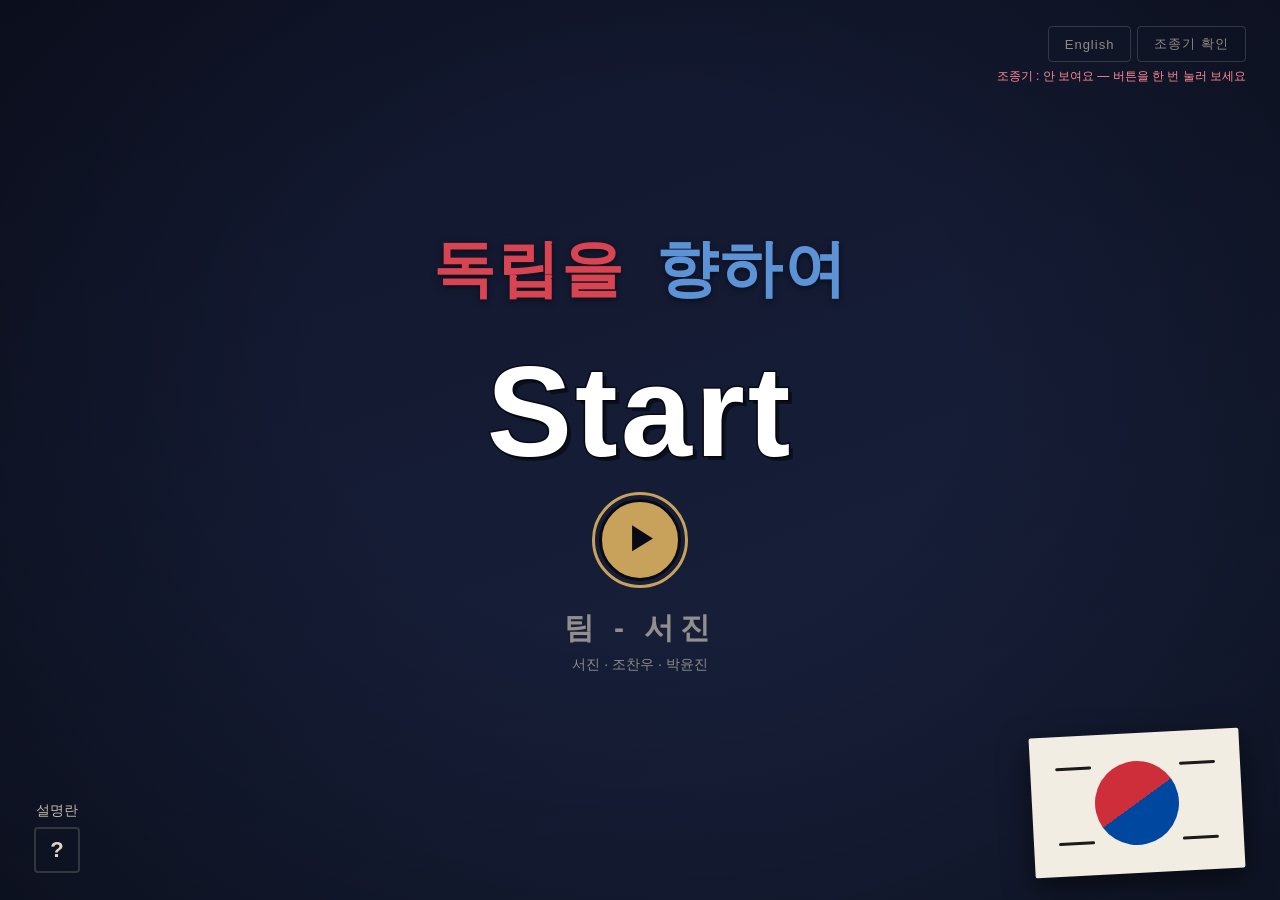
==== commit 0efd235a: "영어 버전 (English) 추가 - 시작 화면 오른쪽 위 English 버튼으로 한국어 ↔ 영어를 바꿔요.   (기획서 대상 : 아이들 및 외국인) - js/lang.js 번역표" ====
--- a/index.html
+++ b/index.html
@@ -47,7 +47,11 @@
     <!-- 오른쪽 위 : 조종기 확인
          아케이드 조종기가 제대로 연결됐는지 확인하는 곳이에요 -->
     <div class="corner-pad">
-      <button id="btn-pad-test" class="corner-test">조종기 확인</button>
+      <div class="corner-row">
+        <!-- 한국어 ↔ English (기획서 대상 : 외국인도) -->
+        <button id="btn-lang" class="corner-test" lang="en">English</button>
+        <button id="btn-pad-test" class="corner-test">조종기 확인</button>
+      </div>
       <!-- 지금 조종기가 잡혔는지 항상 보여줘요 -->
       <p id="title-pad-status" class="pad-status">조종기 확인 중…</p>
     </div>
@@ -128,17 +132,36 @@
 
   <!-- ============ 3) 끝 화면 ============ -->
   <section id="screen-end" class="screen">
-    <div class="title-box">
-      <div id="end-emoji">🎉</div>
-      <h2 id="end-title">광복!</h2>
-      <p id="end-message">모든 임무를 마쳤어요!</p>
-
-      <div class="score-card">
-        <span class="hud-label">내 독립 포인트</span>
-        <strong id="end-score">0</strong>
-      </div>
-
-      <button id="btn-retry" class="big-btn">다시 하기</button>
+    <div class="end-layout">
+
+      <!-- 왼쪽 : 결과와 점수 -->
+      <div class="title-box">
+        <div id="end-emoji">🎉</div>
+        <h2 id="end-title">광복!</h2>
+        <p id="end-message">모든 임무를 마쳤어요!</p>
+
+        <div class="score-card">
+          <span class="hud-label">내 독립 포인트</span>
+          <strong id="end-score">0</strong>
+          <span id="end-record" class="end-record" hidden>최고 기록!</span>
+        </div>
+
+        <button id="btn-retry" class="big-btn">다시 하기</button>
+      </div>
+
+      <!-- 오른쪽 : 오늘 배운 역사 + 최고 기록 -->
+      <div class="end-side">
+        <section class="end-panel">
+          <h3>오늘 배운 역사</h3>
+          <ol id="end-history" class="end-history"></ol>
+          <p class="end-note">이 게임은 실제 역사를 바탕으로 꾸민 이야기예요.</p>
+        </section>
+        <section class="end-panel">
+          <h3>최고 기록</h3>
+          <ol id="end-rank" class="end-rank"></ol>
+        </section>
+      </div>
+
     </div>
   </section>
 
@@ -161,7 +184,9 @@
 </div>
 
 <script src="js/sound.js"></script>
+<script src="js/lang.js"></script>
 <script src="js/input.js"></script>
+<script src="js/skin.js"></script>
 <script src="js/missions.js"></script>
 <script src="js/story.js"></script>
 <script src="js/ch1.js"></script>
--- a/css/style.css
+++ b/css/style.css
@@ -693,6 +693,91 @@
   color: var(--ochre);
 }
 
+/* 결과(왼쪽) + 오늘 배운 역사·최고 기록(오른쪽) */
+.end-layout {
+  width: min(1100px, 100%);
+  display: grid;
+  grid-template-columns: minmax(0, 0.9fr) minmax(0, 1.1fr);
+  gap: clamp(14px, 3vw, 36px);
+  align-items: center;
+  padding: 16px;
+}
+.end-layout .title-box { max-width: none; }
+.end-layout .score-card { display: flex; width: fit-content; margin: 20px auto; align-items: center; }
+.end-layout #btn-retry { display: block; margin: 0 auto; }
+
+.end-record {
+  font-size: 12px;
+  font-weight: 800;
+  letter-spacing: 2px;
+  color: var(--ink);
+  background: var(--ochre);
+  padding: 3px 10px;
+  border-radius: var(--round);
+}
+
+.end-side { display: flex; flex-direction: column; gap: 12px; min-width: 0; }
+
+.end-panel {
+  border: 1px solid var(--line);
+  border-radius: var(--round);
+  background: rgba(0, 0, 0, 0.25);
+  padding: 12px 14px;
+}
+.end-panel h3 {
+  font-size: 13px;
+  letter-spacing: 3px;
+  color: var(--ochre);
+  margin-bottom: 8px;
+}
+
+.end-history { list-style: none; display: grid; gap: 6px; }
+.end-history li {
+  display: grid;
+  grid-template-columns: 9em 1fr;
+  gap: 8px;
+  font-size: clamp(11px, 1.35vw, 13px);
+  line-height: 1.45;
+}
+.end-history b { color: var(--paper); }
+.end-history span { color: var(--paper-dim); }
+.end-history li.is-locked { grid-template-columns: 1fr; }
+.end-history li.is-locked b { color: rgba(222, 213, 194, 0.35); font-weight: 400; }
+
+.end-note { margin-top: 8px; font-size: 11px; color: var(--paper-dim); opacity: 0.8; }
+
+.end-rank { list-style: none; display: grid; gap: 4px; }
+.end-rank li {
+  display: grid;
+  grid-template-columns: 1.6em 4.5em 3.5em 1fr;
+  align-items: center;
+  font-size: 12px;
+  padding: 3px 8px;
+  border-radius: var(--round);
+}
+.end-rank li.is-mine { background: rgba(200, 162, 90, 0.2); outline: 1px solid var(--ochre); }
+.end-rank .r-no { color: var(--ochre); font-weight: 800; }
+.end-rank .r-score { font-weight: 800; }
+.end-rank .r-stage, .end-rank .r-date { color: var(--paper-dim); }
+.end-rank .r-date { text-align: right; }
+.end-rank li.is-locked { color: var(--paper-dim); display: block; }
+
+/* 좁은 화면에서는 위아래로 */
+@media (max-width: 760px) {
+  .end-layout { grid-template-columns: 1fr; align-items: start; }
+  #screen-end.is-on { overflow-y: auto; justify-content: flex-start; }
+}
+
+/* 밝아진 화면(광복)에서도 잘 보이게 */
+body.liberation .end-panel { background: rgba(255, 255, 255, 0.55); border-color: rgba(60, 40, 10, 0.25); }
+body.liberation .end-panel h3 { color: #8a6420; }
+body.liberation .end-history b { color: #2a2016; }
+body.liberation .end-history span,
+body.liberation .end-note,
+body.liberation .end-rank .r-stage,
+body.liberation .end-rank .r-date { color: #5a4a36; }
+body.liberation .end-rank .r-no { color: #8a6420; }
+
 /* 조작 안내판에 조종기에 진짜 적힌 이름도 보여줘요 (A/X, Y/△ 같은 것들) */
 .pad-arcade {
   font-size: 8px;
@@ -834,6 +919,61 @@
   height: 1.55em;
   color: var(--paper);        /* 실루엣 색 */
   vertical-align: bottom;
+}
+
+/* 한국광복군 : 국방색 군복과 군모 */
+.fig--army { color: #7d8a62; }
+.fig--army .f-hat {
+  position: absolute;
+  left: 50%;
+  top: 0.02em;
+  transform: translateX(-50%);
+  width: 0.6em;
+  height: 0.2em;
+  border-radius: 0.1em 0.1em 0 0;
+  background: #5c6747;
+  z-index: 1;
+}
+
+/* ---------- 우리가 그린 그림 (skin.js) ----------
+   images 폴더에 그림이 있으면 실루엣 대신 이 그림이 나와요.
+   그림 크기는 실루엣과 같은 키(1.55em)에 맞춰요. */
+.fig.has-art { width: auto; min-width: 1.1em; }
+
+.fig .f-art {
+  display: block;
+  height: 1.55em;
+  width: auto;
+  max-width: 2.2em;
+  margin: 0 auto;
+  object-fit: contain;
+  /* 어두운 배경에서도 그림 테두리가 잘 보이게 연한 빛을 둘러요 */
+  filter: drop-shadow(0 0 0.025em rgba(222, 213, 194, 0.9));
+}
+
+/* '쳐다보는' 그림은 평소엔 숨어 있어요 */
+.fig .f-art--look { display: none; }
+.fig.has-look.is-looking .f-art { display: none; }
+.fig.has-look.is-looking .f-art--look { display: block; }
+
+/* 쳐다보는 그림이 없으면 붉은 빛으로 알려줘요 (들키면 안 되니까 중요해요!) */
+.is-hurt .fig.has-art .f-art,
+.is-caught .fig.has-art .f-art {
+  filter: sepia(1) saturate(6) hue-rotate(-50deg) brightness(0.9)
+          drop-shadow(0 0 0.06em #ff4a4a);
+}
+
+.fig--police.has-art.is-looking:not(.has-look) .f-art,
+.fig--captain.has-art.is-looking:not(.has-look) .f-art {
+  filter: drop-shadow(0 0 0.04em #ff4a4a) drop-shadow(0 0 0.1em rgba(255, 60, 60, 0.85));
+}
+
+/* 배경 그림 */
+#screen-title.has-art,
+.has-art-bg {
+  background-size: cover !important;
+  background-position: center !important;
+  background-repeat: no-repeat !important;
 }
 
 /* 머리 (동그라미) */
@@ -1676,6 +1816,38 @@
 .m5-signal.is-strike { background: var(--flag-red); color: #fff0f0; }
 .m5-signal.is-open   { background: var(--moss);     color: #0d1a0b; }
 
+/* ---------- 주인공 뒤의 김구 · 한국광복군 ---------- */
+.m5-allies {
+  position: absolute;
+  left: 2%;
+  bottom: 16%;
+  display: flex;
+  align-items: flex-end;
+  gap: 2px;
+  opacity: 0.8;
+}
+.m5-ally .fig { font-size: clamp(22px, 4.2vw, 40px); }
+.m5-ally-name {
+  position: absolute;
+  left: 0;
+  right: 0;
+  top: 100%;
+  margin-top: 4px;
+  text-align: center;
+  font-size: clamp(9px, 1.2vw, 12px);
+  color: var(--paper-dim);
+  white-space: nowrap;
+}
+/* 명중하면 다 같이 폴짝! */
+.m5-allies.is-cheer .m5-ally { animation: ally-cheer 0.5s ease; }
+.m5-allies.is-cheer .m5-ally:nth-child(2) { animation-delay: 0.08s; }
+.m5-allies.is-cheer .m5-ally:nth-child(3) { animation-delay: 0.16s; }
+@keyframes ally-cheer {
+  0%, 100% { transform: translateY(0); }
+  40%      { transform: translateY(-14px); }
+}
+.m5-ally { display: inline-block; }
+
 /* ---------- 주인공 (왼쪽) ---------- */
 .m5-hero {
   position: absolute;
@@ -2215,6 +2387,36 @@
   margin-bottom: 8px;
 }
 
+.setup-ask b { color: var(--ochre); }
+
+/* '게임에서 1번 점프 버튼이 돼요' 처럼 덧붙이는 글 */
+.setup-sub {
+  font-size: 13px;
+  color: var(--paper-dim);
+  margin-bottom: 8px;
+}
+
+/* 새 조종기라서 저절로 열렸을 때 맨 위에 나와요 */
+.setup-intro {
+  font-size: 13px;
+  color: var(--paper);
+  background: rgba(200, 162, 90, 0.14);
+  border: 1px solid var(--ochre);
+  border-radius: var(--round);
+  padding: 7px 10px;
+  margin-bottom: 12px;
+}
+
+/* '이미 쓴 버튼이에요' 경고 */
+.setup-note {
+  font-size: 13px;
+  font-weight: 700;
+  color: var(--red-lit);
+  margin-bottom: 8px;
+}
+
+.setup-done.is-skip span:first-child { color: var(--paper-dim); }
+
 /* '기다리는 중' 이 깜빡여요 */
 .setup-wait {
   font-size: 12px;
@@ -2250,7 +2452,7 @@
 
 .setup-done span:first-child {
   flex: none;
-  width: 34px;
+  min-width: 46px;
   color: var(--ochre);
   font-weight: 800;
 }
@@ -2591,6 +2793,7 @@
 
 /* 원래 따로 떠 있던 조종기 확인 버튼은 이제 상자 안에 들어가요 */
 .corner-pad .corner-test { position: static; }
+.corner-row { display: flex; gap: 6px; }
 
 .pad-status {
   font-size: clamp(10px, 1.4vw, 12px);
@@ -2618,3 +2821,6 @@
 }
 
 .frame-warning b { color: #ff8a93; }
+
+/* 5장 헌병대장 그림은 조금 더 크게 (마지막 상대니까요) */
+.m5-boss .fig.has-art .f-art { height: 1.85em; max-width: 2.8em; }
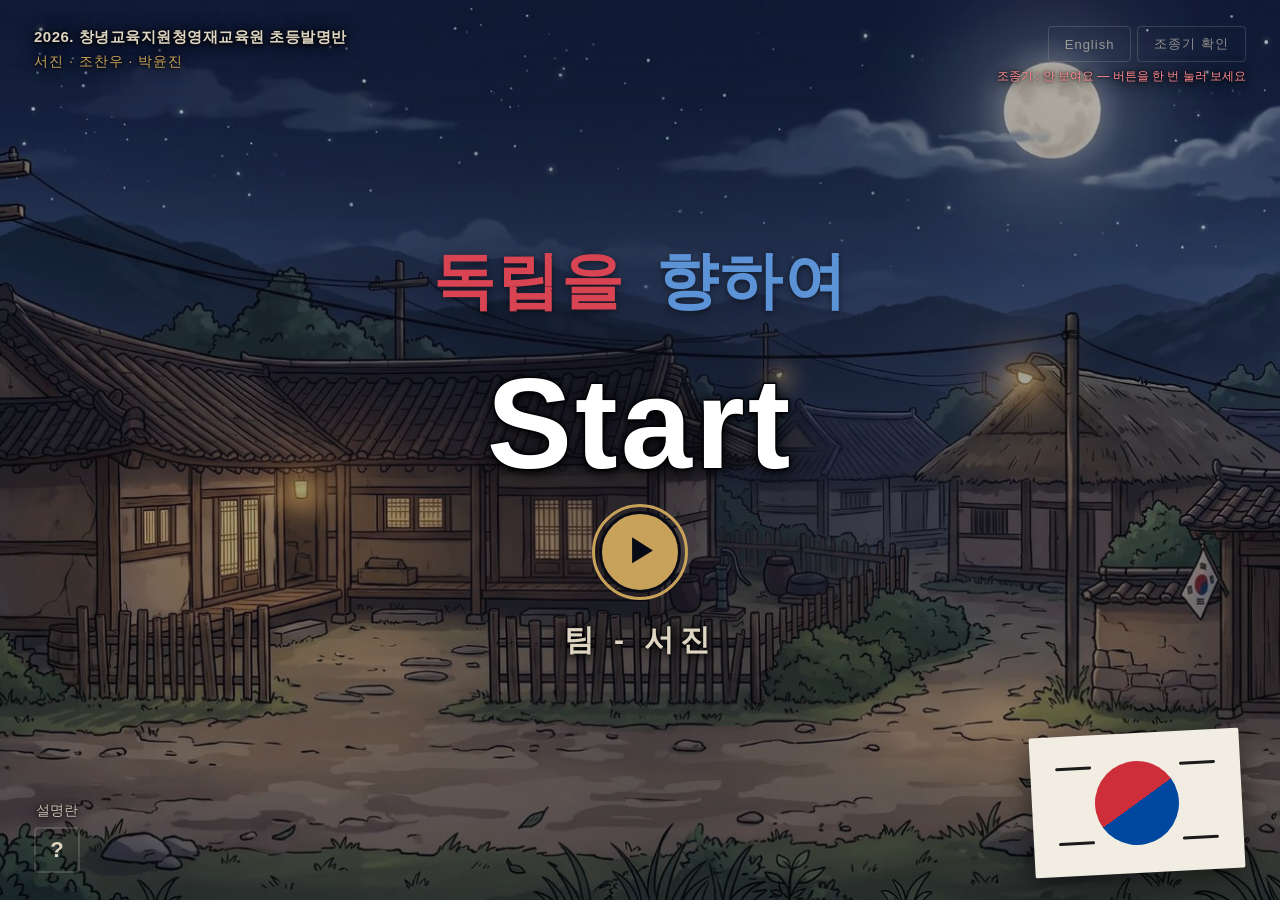
==== commit 2610c9ad: "시작 화면 왼쪽 위에 영재교육원 이름과 학생 이름 넣기 - 2026. 창녕교육지원청영재교육원 초등발명반 / 서진 · 조찬우 · 박윤진 - 팀 이름 아래에 있던 학생 이름 줄은 왼쪽" ====
--- a/index.html
+++ b/index.html
@@ -36,7 +36,12 @@
 
     <!-- 팀 이름 -->
     <p class="team-name">팀 - 서진</p>
-    <p class="team-members">서진 · 조찬우 · 박윤진</p>
+
+    <!-- 왼쪽 위 : 만든 곳과 만든 사람 -->
+    <div class="corner-credit">
+      <p class="credit-org">2026. 창녕교육지원청영재교육원 초등발명반</p>
+      <p class="credit-names">서진 · 조찬우 · 박윤진</p>
+    </div>
 
     <!-- 왼쪽 아래 : 설명란 -->
     <div class="corner-help">
--- a/css/style.css
+++ b/css/style.css
@@ -175,6 +175,31 @@
   opacity: 0.6;
 }
 
+/* ---------- 왼쪽 위 : 만든 곳과 만든 사람 ---------- */
+.corner-credit {
+  position: absolute;
+  left: clamp(14px, 3vw, 34px);
+  top: clamp(14px, 3vh, 26px);
+  text-align: left;
+  max-width: 46%;
+  line-height: 1.5;
+}
+.credit-org {
+  font-size: clamp(11px, 1.6vw, 15px);
+  font-weight: 700;
+  color: var(--paper);
+  letter-spacing: 0.5px;
+}
+.credit-names {
+  margin-top: 2px;
+  font-size: clamp(11px, 1.5vw, 14px);
+  color: var(--ochre);
+  letter-spacing: 1px;
+}
+#screen-title.has-art .corner-credit {
+  text-shadow: 0 0 3px #000, 0 2px 8px rgba(0, 0, 0, 0.95), 0 0 18px rgba(0, 0, 0, 0.7);
+}
+
 /* ---------- 왼쪽 아래 : 설명란 ---------- */
 .corner-help {
   position: absolute;
@@ -2824,3 +2849,31 @@
 
 /* 5장 헌병대장 그림은 조금 더 크게 (마지막 상대니까요) */
 .m5-boss .fig.has-art .f-art { height: 1.85em; max-width: 2.8em; }
+
+/* 6장에 우리가 그린 배경이 있으면 :
+   처음엔 밤처럼 어둡게 덮여 있다가, 태극기를 흔들수록 그림이 밝아져요 */
+.m6-scene.has-art-bg .m6-sky {
+  background: #05070f;
+  opacity: calc(0.9 - var(--dawn) * 0.9);
+  transition: opacity 0.25s ease;
+}
+.m6-scene.has-art-bg .m6-sky::after,
+.m6-scene.has-art-bg .m6-sun,
+.m6-scene.has-art-bg .m6-ground { display: none; }
+
+/* 시작 화면에 그림이 깔리면 글씨 뒤에 그림자를 넣어 잘 읽히게 해요 */
+#screen-title.has-art .game-title,
+#screen-title.has-art .start-word,
+#screen-title.has-art .team-name,
+#screen-title.has-art .team-members,
+#screen-title.has-art .corner-label,
+#screen-title.has-art .pad-status {
+  text-shadow: 0 0 3px #000, 0 2px 8px rgba(0, 0, 0, 0.95), 0 0 18px rgba(0, 0, 0, 0.7);
+}
+#screen-title.has-art .team-name,
+#screen-title.has-art .team-members { color: var(--paper); opacity: 1; }
+
+/* 좁은 화면 : 오른쪽 위 조종기 글씨가 왼쪽 위 이름과 겹치지 않게 */
+@media (max-width: 600px) {
+  .pad-status { max-width: 46vw; text-align: right; }
+}
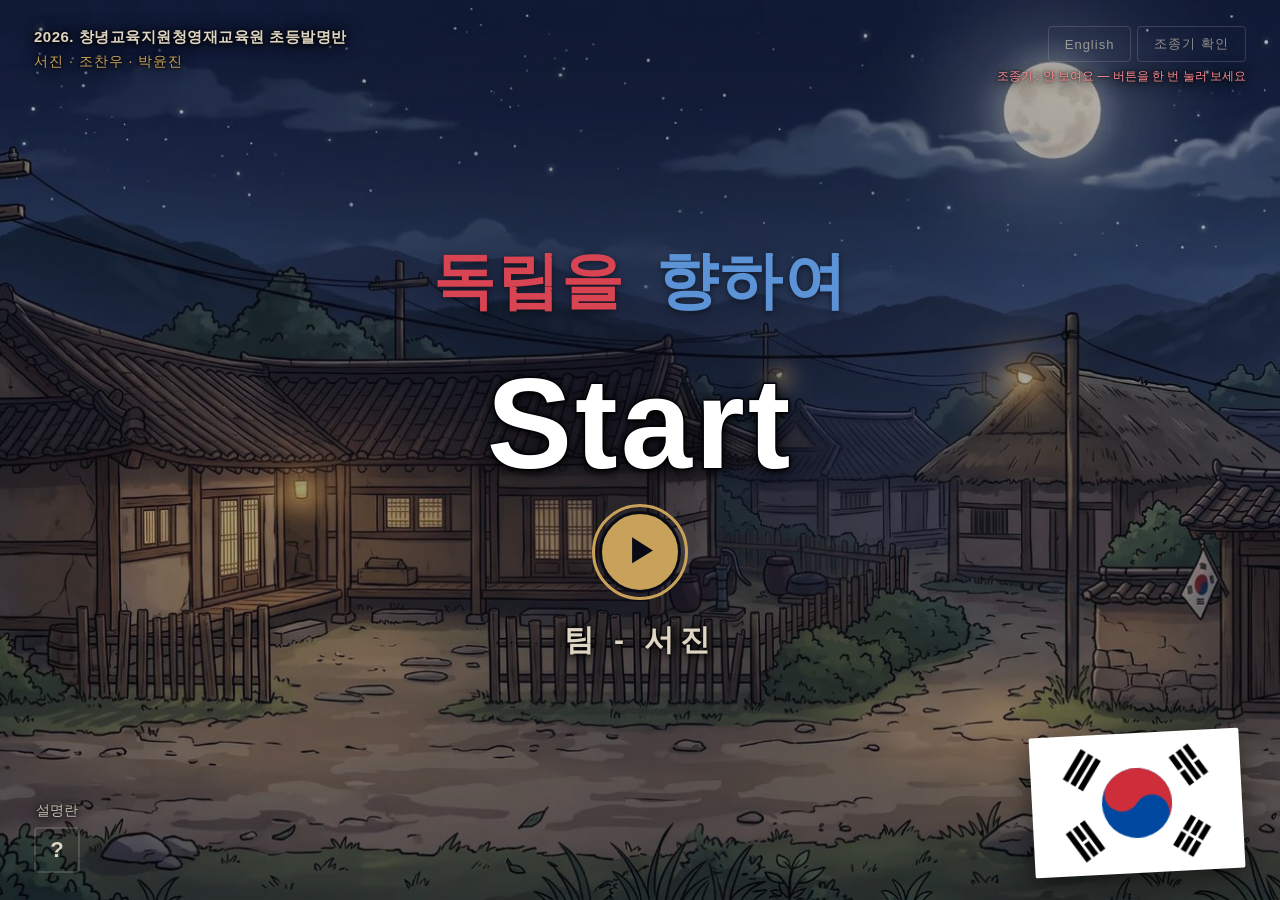
==== commit 9b5b8e40: "태극기를 국기법 비율대로 새로 그리기 - 태극 지름은 세로의 1/2, 괘는 지름의 1/4 떨어진 곳, 괘 길이는 지름의 1/2. - 건(☰) 왼쪽 위, 감(☵) 오른쪽 위, 리(☲" ====
--- a/index.html
+++ b/index.html
@@ -67,15 +67,9 @@
       조이스틱으로 하려면 <b>i20091119-ai.github.io/2026ex</b> 를 주소창에 직접 입력하세요.
     </p>
 
-    <!-- 오른쪽 아래 : 태극기 (CSS로 직접 그렸어요) -->
+    <!-- 오른쪽 아래 : 태극기 (국기법 비율대로 그렸어요) -->
     <div class="corner-flag">
-      <div class="taegeukgi" aria-label="태극기">
-        <div class="taegeuk"></div>
-        <span class="gwe gwe1"></span>
-        <span class="gwe gwe2"></span>
-        <span class="gwe gwe3"></span>
-        <span class="gwe gwe4"></span>
-      </div>
+      <div class="taegeukgi" role="img" aria-label="태극기"></div>
     </div>
 
   </section>
--- a/css/style.css
+++ b/css/style.css
@@ -6,6 +6,9 @@
 /* ---------- 색깔을 이름표에 저장해 둬요 ----------
    이렇게 해두면 나중에 색을 바꿀 때 여기만 고치면 돼요! */
 :root {
+  /* 진짜 태극기 (국기법 비율대로 그렸어요 : 태극 지름 = 세로의 1/2, 건·곤·감·리) */
+  --taegukgi: url("data:image/svg+xml,%3Csvg xmlns=%22http://www.w3.org/2000/svg%22 viewBox=%220 0 360 240%22%3E%3Crect width=%22360%22 height=%22240%22 fill=%22%23ffffff%22/%3E%3Cg transform=%22translate(180.0 120.0) rotate(33.690)%22%3E%3Ccircle r=%2260.0%22 fill=%22%230047a0%22/%3E%3Cpath d=%22M-60.0 0 A60.0 60.0 0 0 1 60.0 0 A30.0 30.0 0 0 0 0 0 A30.0 30.0 0 0 1 -60.0 0 Z%22 fill=%22%23cd2e3a%22/%3E%3C/g%3E%3Cg fill=%22%23000000%22%3E%3Cg transform=%22translate(180.0 120.0) rotate(-146.310)%22%3E%3Crect x=%2290.00%22 y=%22-30.00%22 width=%2210.00%22 height=%2260.00%22/%3E%3Crect x=%22105.00%22 y=%22-30.00%22 width=%2210.00%22 height=%2260.00%22/%3E%3Crect x=%22120.00%22 y=%22-30.00%22 width=%2210.00%22 height=%2260.00%22/%3E%3C/g%3E%3Cg transform=%22translate(180.0 120.0) rotate(33.690)%22%3E%3Crect x=%2290.00%22 y=%22-30.00%22 width=%2210.00%22 height=%2227.50%22/%3E%3Crect x=%2290.00%22 y=%222.50%22 width=%2210.00%22 height=%2227.50%22/%3E%3Crect x=%22105.00%22 y=%22-30.00%22 width=%2210.00%22 height=%2227.50%22/%3E%3Crect x=%22105.00%22 y=%222.50%22 width=%2210.00%22 height=%2227.50%22/%3E%3Crect x=%22120.00%22 y=%22-30.00%22 width=%2210.00%22 height=%2227.50%22/%3E%3Crect x=%22120.00%22 y=%222.50%22 width=%2210.00%22 height=%2227.50%22/%3E%3C/g%3E%3Cg transform=%22translate(180.0 120.0) rotate(-33.690)%22%3E%3Crect x=%2290.00%22 y=%22-30.00%22 width=%2210.00%22 height=%2227.50%22/%3E%3Crect x=%2290.00%22 y=%222.50%22 width=%2210.00%22 height=%2227.50%22/%3E%3Crect x=%22105.00%22 y=%22-30.00%22 width=%2210.00%22 height=%2260.00%22/%3E%3Crect x=%22120.00%22 y=%22-30.00%22 width=%2210.00%22 height=%2227.50%22/%3E%3Crect x=%22120.00%22 y=%222.50%22 width=%2210.00%22 height=%2227.50%22/%3E%3C/g%3E%3Cg transform=%22translate(180.0 120.0) rotate(146.310)%22%3E%3Crect x=%2290.00%22 y=%22-30.00%22 width=%2210.00%22 height=%2260.00%22/%3E%3Crect x=%22105.00%22 y=%22-30.00%22 width=%2210.00%22 height=%2227.50%22/%3E%3Crect x=%22105.00%22 y=%222.50%22 width=%2210.00%22 height=%2227.50%22/%3E%3Crect x=%22120.00%22 y=%22-30.00%22 width=%2210.00%22 height=%2260.00%22/%3E%3C/g%3E%3C/g%3E%3C/svg%3E");
+
   --bg-1: #10152a;          /* 먹빛 남색 (한밤의 조선) */
   --bg-2: #1a2340;          /* 조금 밝은 먹빛 남색 */
   --ink: #080b16;           /* 거의 검정에 가까운 먹색 */
@@ -270,36 +273,10 @@
   width: clamp(120px, 22vw, 210px);
   aspect-ratio: 3 / 2;                 /* 태극기는 가로:세로가 3:2예요 */
   margin: 0 auto;
-  position: relative;
-  background: #f2ede2;                 /* 살짝 바랜 흰색 */
+  background: var(--taegukgi) center / 100% 100% no-repeat;
   border-radius: 2px;
   box-shadow: 0 10px 30px rgba(0, 0, 0, 0.55);
 }
-
-/* 가운데 동그란 태극 무늬 */
-.taegeuk {
-  position: absolute;
-  left: 50%; top: 50%;
-  transform: translate(-50%, -50%) rotate(-33deg);
-  width: 40%;
-  aspect-ratio: 1 / 1;
-  border-radius: 50%;
-  /* 위쪽 절반은 빨강, 아래쪽 절반은 파랑 */
-  background: linear-gradient(to bottom, var(--flag-red) 50%, var(--flag-blue) 50%);
-}
-
-/* 네 귀퉁이의 검은 막대(괘)예요 */
-.gwe {
-  position: absolute;
-  width: 17%;
-  height: 3.5px;
-  background: #1a1a1a;
-  border-radius: 2px;
-}
-.gwe1 { top: 22%; left: 12%; }
-.gwe2 { top: 22%; right: 12%; }
-.gwe3 { bottom: 22%; left: 12%; }
-.gwe4 { bottom: 22%; right: 12%; }
 
 
 
@@ -1501,9 +1478,8 @@
   width: 64%; height: 46%;
   background: #f2ede2;
   /* 가운데 작은 태극 무늬 */
-  background-image:
-    linear-gradient(160deg, var(--flag-red) 50%, var(--flag-blue) 50%);
-  background-size: 52% 52%;
+  background-image: var(--taegukgi);
+  background-size: 100% 100%;
   background-position: center;
   background-repeat: no-repeat;
   box-shadow: 0 0 12px rgba(242, 237, 226, 0.5);
@@ -1553,8 +1529,8 @@
   right: 6%; top: 4%;
   width: 34%; height: 26%;
   background: #f2ede2;
-  background-image: linear-gradient(160deg, var(--flag-red) 50%, var(--flag-blue) 50%);
-  background-size: 56% 56%;
+  background-image: var(--taegukgi);
+  background-size: 100% 100%;
   background-position: center;
   background-repeat: no-repeat;
 }
@@ -1620,8 +1596,8 @@
   width: 18px;
   height: 12px;
   background: #f2ede2;
-  background-image: linear-gradient(160deg, var(--flag-red) 50%, var(--flag-blue) 50%);
-  background-size: 52% 78%;
+  background-image: var(--taegukgi);
+  background-size: 100% 100%;
   background-position: center;
   background-repeat: no-repeat;
   transition: opacity 0.3s ease;
@@ -1713,8 +1689,8 @@
   width: 14px;
   height: 10px;
   background: #f2ede2;
-  background-image: linear-gradient(160deg, var(--flag-red) 50%, var(--flag-blue) 50%);
-  background-size: 52% 78%;
+  background-image: var(--taegukgi);
+  background-size: 100% 100%;
   background-position: center;
   background-repeat: no-repeat;
   opacity: 0;
@@ -2065,8 +2041,8 @@
   width: clamp(15px, 2.6vw, 24px);
   height: clamp(10px, 1.8vw, 16px);
   background: #f2ede2;
-  background-image: linear-gradient(160deg, var(--flag-red) 50%, var(--flag-blue) 50%);
-  background-size: 52% 78%;
+  background-image: var(--taegukgi);
+  background-size: 100% 100%;
   background-position: center;
   background-repeat: no-repeat;
   transform-origin: left bottom;
@@ -2377,8 +2353,8 @@
 /* 찾은 태극기는 색이 채워져요 */
 .m3-mark.is-got {
   background: #f2ede2;
-  background-image: linear-gradient(160deg, var(--flag-red) 50%, var(--flag-blue) 50%);
-  background-size: 52% 78%;
+  background-image: var(--taegukgi);
+  background-size: 100% 100%;
   background-position: center;
   background-repeat: no-repeat;
   border-color: transparent;
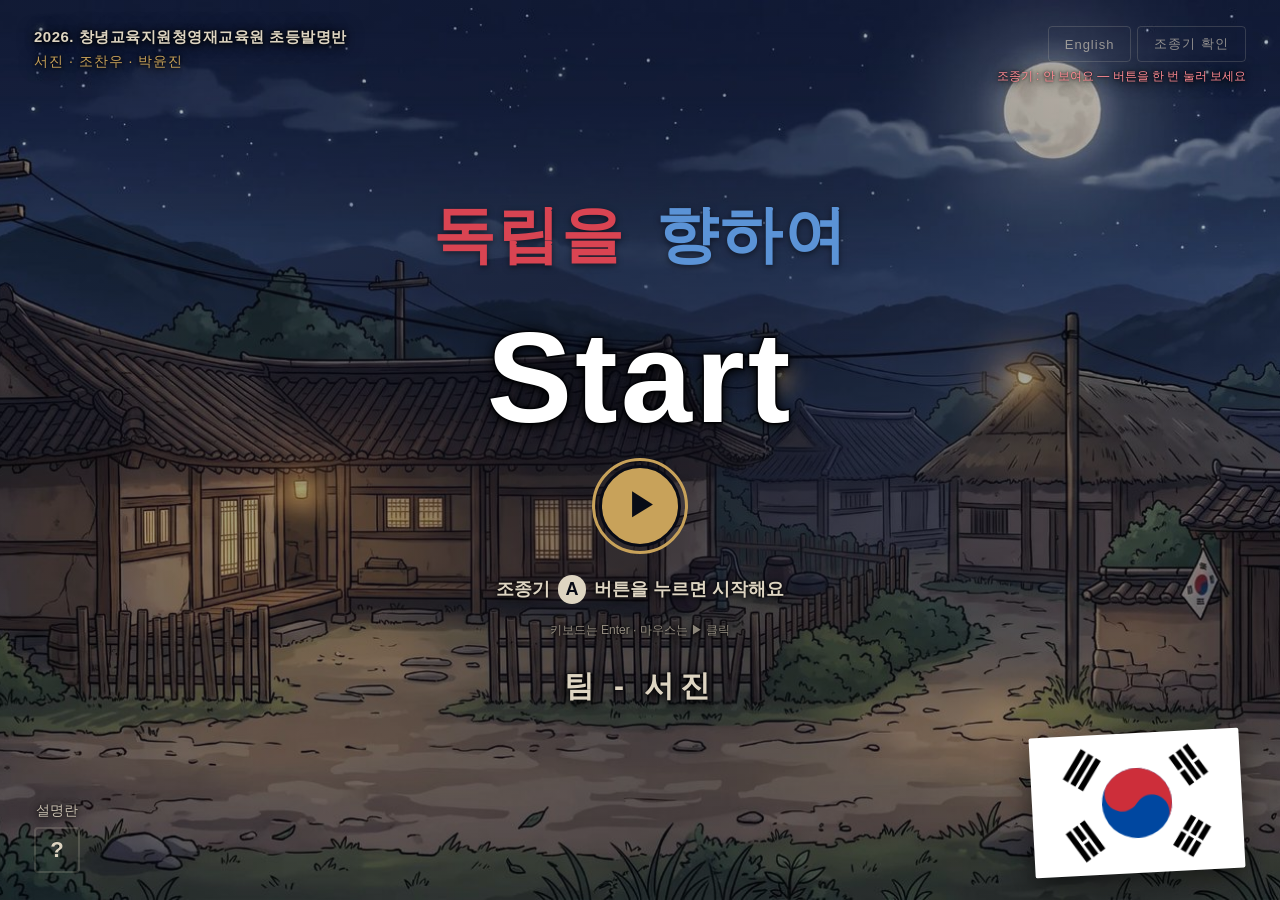
==== commit 87dffa79: "홈 키, 조종기 판 모양 안내판, 시작 안내 글씨 - 7번(LT) : 게임 중 한 번 누르면 「처음으로 갈까요?」, 한 번 더 누르면 바로 처음 화면.   끝 화면에서는 바로 처음" ====
--- a/index.html
+++ b/index.html
@@ -32,6 +32,9 @@
     <div class="start-block">
       <div class="start-word">Start</div>
       <button id="btn-start" class="play-btn" aria-label="게임 시작">▶</button>
+      <!-- 무슨 버튼을 누르면 시작하는지 알려줘요 -->
+      <p class="start-hint">조종기 <b>A</b> 버튼을 누르면 시작해요</p>
+      <p class="start-hint-sub">키보드는 Enter · 마우스는 ▶ 클릭</p>
     </div>
 
     <!-- 팀 이름 -->
--- a/css/style.css
+++ b/css/style.css
@@ -2853,3 +2853,85 @@
 @media (max-width: 600px) {
   .pad-status { max-width: 46vw; text-align: right; }
 }
+
+/* ==================================================================
+   조작 안내판 : 진짜 조종기 판과 같은 자리 (2줄 × 4개)
+     윗줄   X  Y  RB  LB
+     아랫줄 A  B  RT  LT
+   ================================================================== */
+#pad-buttons {
+  display: grid;
+  grid-template-columns: repeat(4, auto);
+  gap: 4px 6px;
+}
+.pad-btn {
+  width: auto;
+  min-width: clamp(84px, 11vw, 112px);
+  flex-direction: row;
+  justify-content: flex-start;
+  gap: 6px;
+  padding: 3px 9px 3px 4px;
+  border-radius: 999px;
+}
+/* 조종기에 적힌 글자를 동그란 버튼처럼 크게 */
+.pad-btn .pad-arcade {
+  flex: none;
+  min-width: 26px;
+  height: 26px;
+  padding: 0 4px;
+  display: grid;
+  place-items: center;
+  border-radius: 999px;
+  background: var(--paper);
+  color: var(--ink);
+  font-size: 11px;
+  font-weight: 900;
+  opacity: 1;
+  letter-spacing: 0;
+}
+.pad-btn .pad-name {
+  display: inline-flex;
+  align-items: center;
+  gap: 4px;
+  white-space: nowrap;
+  font-size: clamp(10px, 1.3vw, 12px);
+}
+.pad-btn .pad-no { width: 14px; height: 14px; font-size: 8px; }
+.pad-btn.is-down .pad-arcade { background: var(--ink); color: var(--ochre); }
+body.liberation .pad-btn .pad-arcade { background: #1a2340; color: #fff; }
+
+/* 시작 화면 : 무슨 버튼을 누르면 시작하는지 */
+.start-hint {
+  margin-top: clamp(8px, 1.6vh, 14px);
+  font-size: clamp(13px, 2vw, 18px);
+  font-weight: 700;
+  color: var(--paper);
+  text-shadow: 0 0 3px #000, 0 2px 8px rgba(0, 0, 0, 0.95);
+  animation: blink 1.6s ease-in-out infinite;
+}
+.start-hint b {
+  display: inline-grid;
+  place-items: center;
+  width: 1.6em;
+  height: 1.6em;
+  margin: 0 3px;
+  border-radius: 50%;
+  background: var(--paper);
+  color: var(--ink);
+  font-weight: 900;
+  text-shadow: none;
+}
+.start-hint-sub {
+  margin-top: 4px;
+  font-size: clamp(10px, 1.4vw, 12px);
+  color: var(--paper-dim);
+  text-shadow: 0 0 3px #000, 0 2px 6px rgba(0, 0, 0, 0.9);
+}
+
+/* "처음으로 갈까요?" 아래 작은 도움말 */
+.home-tip {
+  margin-top: 10px;
+  text-align: center;
+  font-size: 12px;
+  color: var(--ochre);
+}
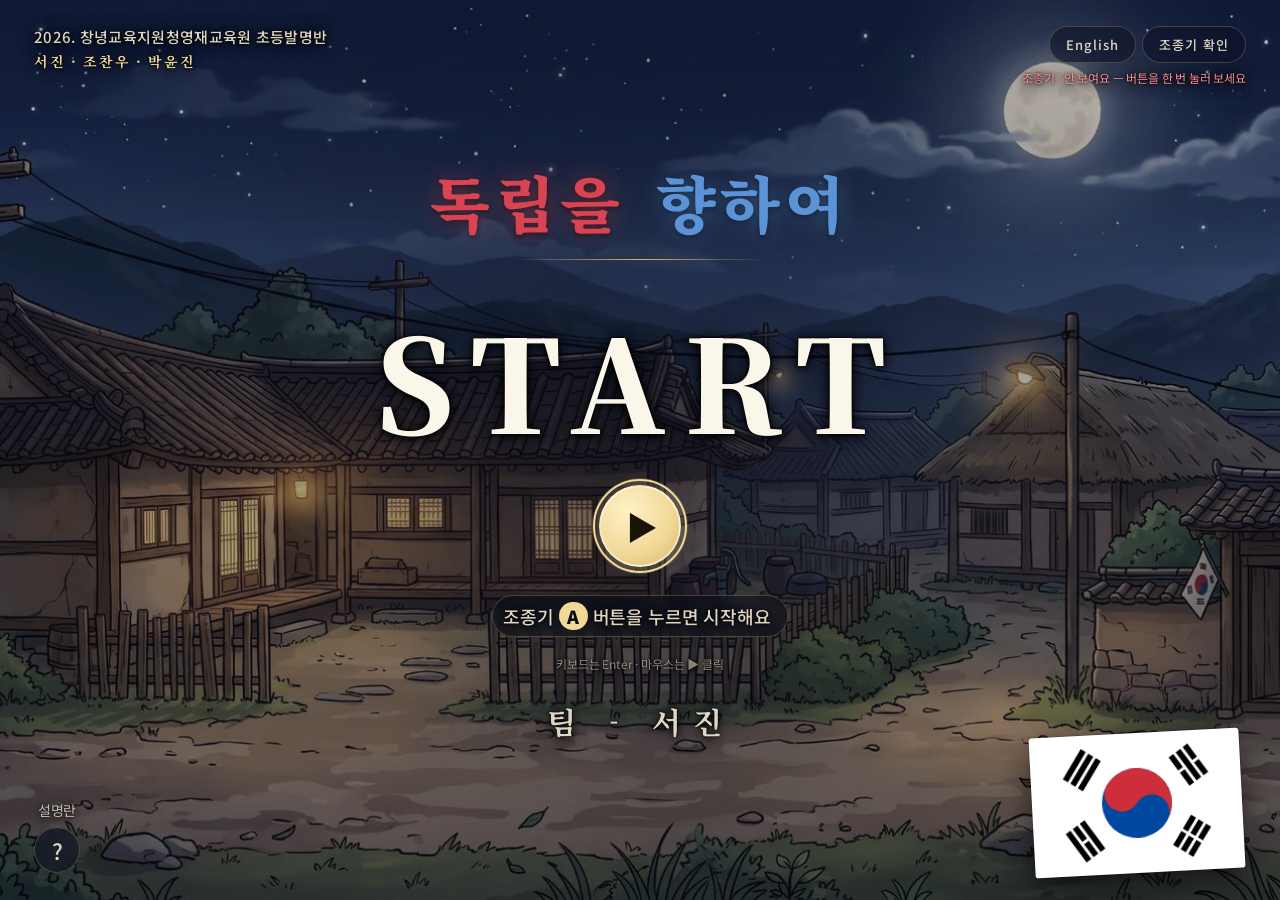
==== commit ea318307: "전체 디자인 다듬기 - 글꼴 : 제목·이야기·점수는 명조(Noto Serif KR), 나머지는 고딕(Noto Sans KR).   인터넷이 없으면 컴퓨터 글꼴로 대신 보여요. - " ====
--- a/index.html
+++ b/index.html
@@ -5,6 +5,11 @@
   <!-- 아케이드 기계 모니터, 노트북, 태블릿 어디서든 잘 보이게 하는 설정이에요 -->
   <meta name="viewport" content="width=device-width, initial-scale=1.0, user-scalable=no">
   <title>독립을 향하여 - 서진모둠</title>
+  <!-- 글꼴 : 제목은 명조(Noto Serif KR), 나머지는 고딕(Noto Sans KR).
+       인터넷이 없으면 컴퓨터에 있는 글꼴로 대신 보여요. -->
+  <link rel="preconnect" href="https://fonts.googleapis.com">
+  <link rel="preconnect" href="https://fonts.gstatic.com" crossorigin>
+  <link rel="stylesheet" href="https://fonts.googleapis.com/css2?family=Noto+Sans+KR:wght@400;500;700;900&family=Noto+Serif+KR:wght@600;700;900&display=swap">
   <link rel="stylesheet" href="css/style.css">
 </head>
 <body>
--- a/css/style.css
+++ b/css/style.css
@@ -1465,9 +1465,21 @@
 .m3-wall { background: rgba(222, 213, 194, 0.13); }
 
 /* 보초의 경계 구역 (여기 들어가면 들켜요!) */
+/* 경계 구역 칸 : 평소엔 숨어 있다가 켜지면 붉게, 곧 켜질 칸은 점선으로 깜빡여요 */
 .m3-danger {
-  background: rgba(205, 46, 58, 0.28);
-  border: 1px solid rgba(205, 46, 58, 0.5);
+  background: rgba(205, 46, 58, 0.34);
+  border: 1px solid rgba(205, 46, 58, 0.6);
+  opacity: 0;
+  transform: scale(0.55);
+  transition: opacity 0.22s ease, transform 0.22s ease;
+}
+.m3-danger.is-on { opacity: 1; transform: scale(1); }
+.m3-danger.is-warn {
+  opacity: 1;
+  transform: scale(0.9);
+  background: rgba(205, 46, 58, 0.12);
+  border: 2px dashed rgba(255, 110, 110, 0.9);
+  animation: blink 0.32s ease-in-out infinite;
 }
 
 /* ---------- 태극기 ---------- */
@@ -2935,3 +2947,660 @@
   font-size: 12px;
   color: var(--ochre);
 }
+
+/* 4장 : 새로 온 경찰은 깜빡이며 나타나요 (이때는 아직 못 잡아요) */
+.m4-cop.is-new { animation: cop-arrive 0.3s ease-in-out infinite alternate; }
+@keyframes cop-arrive { from { opacity: 0.25; } to { opacity: 0.9; } }
+
+/* ==================================================================
+   5장 싸움 효과 (휘두르기 · 불꽃 · 숫자 · 흔들림)
+   ================================================================== */
+
+/* 주인공이 헌병대장에게 달려가 베고 돌아와요 */
+.m5-hero.is-dash { animation: hero-dash 0.42s cubic-bezier(.2,.8,.3,1); }
+@keyframes hero-dash {
+  0%   { transform: translateX(-50%); }
+  38%  { transform: translateX(calc(-50% + var(--dash, 200px))) rotate(8deg); }
+  55%  { transform: translateX(calc(-50% + var(--dash, 200px))) rotate(-6deg); }
+  100% { transform: translateX(-50%); }
+}
+
+/* 헛손질 : 허공을 가르며 살짝 앞으로 */
+.m5-hero.is-whiff { animation: hero-whiff 0.3s ease; }
+@keyframes hero-whiff {
+  0%, 100% { transform: translateX(-50%); }
+  45%      { transform: translateX(calc(-50% + 26px)) rotate(10deg); }
+}
+
+/* 점프할 때 몸을 웅크려요 */
+.m5-hero.is-jumping .fig { transform: rotate(-8deg) scale(0.95); transition: transform 0.15s ease; }
+
+/* 맞으면 뒤로 밀려나요 (주인공 · 헌병대장 모두) */
+.m5-hero .fig.is-knock { animation: knock-left 0.38s ease-out; }
+.m5-boss .fig.is-knock { animation: knock-right 0.38s ease-out; }
+@keyframes knock-left {
+  0% { transform: translateX(0); } 30% { transform: translateX(-26px) rotate(-10deg); } 100% { transform: translateX(0); }
+}
+@keyframes knock-right {
+  0% { transform: translateX(0); } 30% { transform: translateX(30px) rotate(12deg); } 100% { transform: translateX(0); }
+}
+
+/* 헌병대장 : 준비하면 붉은 기운을 모아요 */
+.m5-boss.is-ready .fig { animation: boss-charge 0.28s ease-in-out infinite alternate; }
+@keyframes boss-charge {
+  from { filter: drop-shadow(0 0 4px rgba(255, 60, 60, 0.5)); }
+  to   { filter: drop-shadow(0 0 16px rgba(255, 60, 60, 1)); transform: translateY(-3px); }
+}
+
+/* 헌병대장 : 공격하면 주인공 앞까지 확 달려들어요 */
+.m5-boss.is-strike {
+  transform: translateX(50%) translateX(calc(-1 * var(--lunge, 120px))) rotate(-12deg);
+  transition: transform 0.13s cubic-bezier(.3,1.4,.6,1);
+}
+
+/* 효과들이 올라가는 자리 */
+.m5-fx { position: absolute; pointer-events: none; z-index: 6; transform: translate(-50%, -50%); }
+
+/* 칼 자국 (초승달 모양 빛) */
+.m5-slash {
+  width: 90px; height: 90px;
+  border-radius: 50%;
+  border-right: 7px solid #ffffff;
+  box-shadow: 8px 0 14px -6px rgba(255, 255, 255, 0.9);
+  animation: slash 0.42s ease-out forwards;
+}
+.m5-slash.is-enemy { border-right-color: #ff4a4a; box-shadow: 8px 0 14px -6px rgba(255, 60, 60, 0.9); transform: translate(-50%, -50%) scaleX(-1); animation-name: slash-enemy; }
+.m5-slash.is-miss  { border-right-color: rgba(255, 255, 255, 0.45); width: 60px; height: 60px; }
+@keyframes slash {
+  from { transform: translate(-50%, -50%) rotate(-70deg) scale(0.4); opacity: 1; }
+  to   { transform: translate(-50%, -50%) rotate(40deg) scale(1.2); opacity: 0; }
+}
+@keyframes slash-enemy {
+  from { transform: translate(-50%, -50%) scaleX(-1) rotate(-70deg) scale(0.4); opacity: 1; }
+  to   { transform: translate(-50%, -50%) scaleX(-1) rotate(40deg) scale(1.2); opacity: 0; }
+}
+
+/* 불꽃 */
+.m5-spark {
+  width: 7px; height: 7px;
+  border-radius: 50%;
+  background: var(--c, #ffe08a);
+  box-shadow: 0 0 8px var(--c, #ffe08a);
+  animation: spark 0.6s ease-out forwards;
+}
+@keyframes spark {
+  from { transform: translate(-50%, -50%) scale(1.2); opacity: 1; }
+  to   { transform: translate(calc(-50% + var(--dx)), calc(-50% + var(--dy))) scale(0); opacity: 0; }
+}
+
+/* 떠오르는 글자 (-1, 회피!, 헛손질!, 승리!) */
+.m5-pop {
+  font-weight: 900;
+  font-size: clamp(16px, 2.6vw, 26px);
+  white-space: nowrap;
+  text-shadow: 0 0 4px #000, 0 2px 8px #000;
+  animation: pop-up 0.8s ease-out forwards;
+}
+.m5-pop.is-dmg   { color: #ffe08a; }
+.m5-pop.is-ouch  { color: #ff6b6b; }
+.m5-pop.is-dodge { color: #9fd08f; }
+.m5-pop.is-miss  { color: var(--paper-dim); font-size: clamp(12px, 1.8vw, 17px); }
+.m5-pop.is-win   { color: #ffe08a; font-size: clamp(34px, 7vw, 64px); letter-spacing: 6px; animation: win-pop 1.4s ease-out forwards; }
+@keyframes pop-up {
+  0%   { transform: translate(-50%, -30%) scale(0.6); opacity: 0; }
+  20%  { transform: translate(-50%, -60%) scale(1.15); opacity: 1; }
+  100% { transform: translate(-50%, -160%) scale(1); opacity: 0; }
+}
+@keyframes win-pop {
+  0%   { transform: translate(-50%, -50%) scale(0.3); opacity: 0; }
+  25%  { transform: translate(-50%, -50%) scale(1.15); opacity: 1; }
+  80%  { transform: translate(-50%, -50%) scale(1); opacity: 1; }
+  100% { transform: translate(-50%, -70%) scale(1); opacity: 0; }
+}
+
+/* 점프로 피하면 발밑에 먼지가 일어요 */
+.m5-dust {
+  width: 70px; height: 14px;
+  border-radius: 50%;
+  background: radial-gradient(ellipse, rgba(222, 213, 194, 0.55), transparent 70%);
+  animation: dust 0.5s ease-out forwards;
+}
+@keyframes dust {
+  from { transform: translate(-50%, -50%) scale(0.4); opacity: 1; }
+  to   { transform: translate(-50%, -50%) scale(1.6); opacity: 0; }
+}
+
+/* 화면 흔들림 · 붉게 번쩍 · 하얗게 번쩍 */
+.m5-arena.is-shake { animation: arena-shake 0.3s linear; }
+@keyframes arena-shake {
+  0%, 100% { transform: translate(0, 0); }
+  20% { transform: translate(-6px, 3px); }
+  40% { transform: translate(5px, -3px); }
+  60% { transform: translate(-4px, 2px); }
+  80% { transform: translate(3px, -1px); }
+}
+.m5-arena::after {
+  content: '';
+  position: absolute;
+  inset: 0;
+  pointer-events: none;
+  z-index: 5;
+  opacity: 0;
+}
+.m5-arena.is-ouch::after { background: rgba(255, 40, 40, 0.35); animation: screen-flash 0.38s ease-out; }
+.m5-arena.is-win::after  { background: rgba(255, 255, 255, 0.7); animation: screen-flash 0.9s ease-out; }
+@keyframes screen-flash { from { opacity: 1; } to { opacity: 0; } }
+
+/* 이기면 동료들이 계속 폴짝폴짝 */
+.m5-allies.is-cheer-loop .m5-ally { animation: ally-cheer 0.5s ease infinite; }
+.m5-allies.is-cheer-loop .m5-ally:nth-child(2) { animation-delay: 0.1s; }
+.m5-allies.is-cheer-loop .m5-ally:nth-child(3) { animation-delay: 0.2s; }
+
+/* 헌병대장이 쓰러질 때 더 크게 날아가요 */
+.m5-boss.is-down { transition: transform 0.6s cubic-bezier(.3,1.3,.5,1), opacity 0.8s ease 0.3s; }
+
+/* ==================================================================
+   6장 만세 박자
+   ================================================================== */
+.m6-combo {
+  position: relative;
+  z-index: 5;
+  min-height: 1.3em;
+  font-size: clamp(14px, 2.4vw, 22px);
+  font-weight: 900;
+  color: #ffe08a;
+  letter-spacing: 2px;
+  text-shadow: 0 0 4px #000, 0 2px 8px #000;
+}
+.m6-combo.is-hot { color: #ff8a5a; animation: pop 0.4s ease; }
+
+/* 북이 굴러오는 길 */
+.m6-lane {
+  position: relative;
+  z-index: 5;
+  width: 100%;
+  max-width: 560px;
+  height: clamp(36px, 6vh, 50px);
+  border-radius: 999px;
+  background: rgba(5, 7, 15, 0.6);
+  border: 1px solid rgba(244, 236, 216, 0.25);
+  transition: opacity 0.5s ease;
+}
+.m6-lane.is-done { opacity: 0; }
+
+/* 왼쪽 고리 : 북이 여기 닿을 때 A 버튼! */
+.m6-ring {
+  position: absolute;
+  left: 12%;
+  top: 50%;
+  width: clamp(30px, 5vh, 42px);
+  aspect-ratio: 1 / 1;
+  transform: translate(-50%, -50%);
+  border-radius: 50%;
+  border: 3px solid #ffe08a;
+  box-shadow: 0 0 12px rgba(255, 224, 138, 0.6);
+  display: grid;
+  place-items: center;
+  font-size: 12px;
+  font-weight: 900;
+  color: #ffe08a;
+}
+
+/* 굴러오는 북 (빨강 · 파랑 태극 무늬) */
+.m6-drum {
+  position: absolute;
+  top: 50%;
+  width: clamp(24px, 4vh, 34px);
+  aspect-ratio: 1 / 1;
+  transform: translate(-50%, -50%);
+  border-radius: 50%;
+  background: linear-gradient(160deg, #cd2e3a 50%, #0047a0 50%);
+  border: 3px solid #f4ecd8;
+  box-shadow: 0 2px 6px rgba(0, 0, 0, 0.6);
+}
+.m6-drum.is-hit  { animation: drum-hit 0.35s ease-out forwards; }
+.m6-drum.is-miss { opacity: 0.25; filter: grayscale(1); }
+@keyframes drum-hit {
+  to { transform: translate(-50%, -50%) scale(2); opacity: 0; }
+}
+
+/* 만세! 하면 모두 뛰어올라요 */
+.m6-scene.is-manse .m6-person { animation: manse-jump 0.45s ease; }
+.m6-scene.is-manse .m6-person:nth-child(2n) { animation-delay: 0.05s; }
+.m6-scene.is-manse .m6-flag { animation: flagwave 0.45s ease; }
+@keyframes manse-jump {
+  0%, 100% { transform: translateX(-50%) translateY(0); }
+  40%      { transform: translateX(-50%) translateY(-18px); }
+}
+
+/* 몰려나온 사람은 옆에서 걸어 들어와요 (뒤쪽에 서요) */
+.m6-person.is-joiner { z-index: 0; animation: join-in 0.6s ease-out; }
+@keyframes join-in {
+  from { transform: translateX(-50%) translateY(10px); opacity: 0; }
+  to   { transform: translateX(-50%) translateY(0); opacity: 1; }
+}
+
+/* 떠오르는 글자 (딱 좋아! · 좋아! · 만세! · 함께해요!) */
+.m6-pop {
+  position: absolute;
+  z-index: 7;
+  transform: translate(-50%, -50%);
+  white-space: nowrap;
+  font-weight: 900;
+  text-shadow: 0 0 4px #000, 0 2px 8px #000;
+  pointer-events: none;
+  animation: m6-pop 0.9s ease-out forwards;
+}
+.m6-pop.is-perfect { color: #ffe08a; font-size: clamp(14px, 2.2vw, 20px); }
+.m6-pop.is-good    { color: #cfe8c3; font-size: clamp(12px, 1.8vw, 17px); }
+.m6-pop.is-manse   { color: #ffffff; font-size: clamp(20px, 3.6vw, 34px); letter-spacing: 3px; }
+.m6-pop.is-join    { color: #9fd08f; font-size: clamp(11px, 1.6vw, 15px); }
+@keyframes m6-pop {
+  0%   { transform: translate(-50%, -30%) scale(0.6); opacity: 0; }
+  25%  { transform: translate(-50%, -60%) scale(1.1); opacity: 1; }
+  100% { transform: translate(-50%, -140%) scale(1); opacity: 0; }
+}
+
+/* 광복! 불꽃 */
+.m6-spark {
+  position: absolute;
+  z-index: 4;
+  width: 6px; height: 6px;
+  border-radius: 50%;
+  background: var(--c);
+  box-shadow: 0 0 10px var(--c);
+  transform: translate(-50%, -50%);
+  animation: m6-spark 1.1s ease-out forwards;
+}
+@keyframes m6-spark {
+  0%   { transform: translate(-50%, -50%) scale(1.4); opacity: 1; }
+  100% { transform: translate(calc(-50% + var(--dx)), calc(-50% + var(--dy) + 30px)) scale(0.2); opacity: 0; }
+}
+
+/* 광복! 태극기 색 꽃가루 */
+.m6-confetti {
+  position: absolute;
+  z-index: 6;
+  top: -12px;
+  width: 7px; height: 11px;
+  background: var(--c);
+  border-radius: 1px;
+  pointer-events: none;
+  animation: confetti var(--d) linear var(--delay) forwards;
+  opacity: 0;
+}
+@keyframes confetti {
+  0%   { transform: translate(0, 0) rotate(0deg); opacity: 1; }
+  100% { transform: translate(var(--sway), 115%) rotate(540deg); opacity: 0.9; top: 100%; }
+}
+
+/* 광복이 되면 모두 계속 만세! */
+.m6-scene.is-free .m6-person { animation: manse-jump 0.6s ease infinite; }
+.m6-scene.is-free .m6-person:nth-child(2n) { animation-delay: 0.15s; }
+
+.m6-hint b {
+  display: inline-grid;
+  place-items: center;
+  width: 1.5em; height: 1.5em;
+  border-radius: 50%;
+  background: #f4ecd8;
+  color: #1a2340;
+  font-weight: 900;
+  text-shadow: none;
+}
+
+/* 6장 자리 : 이야기는 위, 사람들은 북 길 위, 북 길·게이지는 아래 */
+.m6-story {
+  position: absolute;
+  left: 0; right: 0;
+  top: 7%;
+}
+.m6-combo {
+  position: absolute;
+  right: 4%;
+  top: 22%;
+}
+.m6-crowd { bottom: 31%; }
+.m6-ground { height: 32%; }
+
+/* ==================================================================
+   ★ 디자인 다듬기 (전체)
+     - 제목·이야기는 명조, 나머지는 고딕
+     - 상자들은 반투명 유리 느낌 + 가는 놋쇠색 선
+     - 말풍선·대사 상자는 한지 종이
+     밝아지는 6장(광복)에서는 아래 'liberation' 값으로 바뀌어요.
+   ================================================================== */
+:root {
+  --serif: "Noto Serif KR", "Nanum Myeongjo", "AppleMyungjo", "Batang", serif;
+  --sans:  "Noto Sans KR", "Pretendard", "Apple SD Gothic Neo", "Malgun Gothic", sans-serif;
+  --round: 10px;
+  --glass: rgba(14, 19, 40, 0.62);
+  --glass-2: rgba(255, 255, 255, 0.06);
+  --hair: rgba(215, 180, 106, 0.28);        /* 가는 놋쇠색 선 */
+  --gold: #d7b46a;
+  --gold-hi: #f0d896;
+  --hanji: linear-gradient(180deg, #f1e9d6 0%, #e4d8bf 100%);
+  --shadow: 0 10px 30px rgba(0, 0, 0, 0.38);
+}
+body.liberation {
+  --glass: rgba(255, 255, 255, 0.62);
+  --glass-2: rgba(26, 35, 64, 0.05);
+  --hair: rgba(138, 100, 32, 0.3);
+  --shadow: 0 10px 26px rgba(26, 35, 64, 0.16);
+}
+
+body { font-family: var(--sans); letter-spacing: -0.01em; }
+button { font-family: var(--sans); }
+
+/* 화면 배경 : 가운데가 은은하게 밝은 밤하늘 */
+.screen {
+  background:
+    radial-gradient(ellipse at 50% 30%, rgba(91, 147, 214, 0.08), transparent 60%),
+    radial-gradient(ellipse at 50% 45%, transparent 40%, rgba(0, 0, 0, 0.5) 100%),
+    linear-gradient(170deg, var(--bg-1), var(--bg-2));
+}
+
+/* ---------- 시작 화면 ---------- */
+.game-title {
+  font-family: var(--serif);
+  font-weight: 900;
+  letter-spacing: 0.08em;
+  position: relative;
+  padding-bottom: 14px;
+}
+.game-title::after {
+  content: '';
+  position: absolute;
+  left: 50%; bottom: 0;
+  width: min(60%, 260px);
+  height: 1px;
+  transform: translateX(-50%);
+  background: linear-gradient(90deg, transparent, var(--gold), transparent);
+}
+.t-red  { text-shadow: 0 0 22px rgba(217, 68, 82, 0.45), 0 2px 6px rgba(0, 0, 0, 0.6); }
+.t-blue { text-shadow: 0 0 22px rgba(91, 147, 214, 0.45), 0 2px 6px rgba(0, 0, 0, 0.6); }
+
+.start-word {
+  font-family: var(--serif);
+  font-weight: 900;
+  text-transform: uppercase;
+  letter-spacing: 0.14em;
+  -webkit-text-stroke: 0;
+  color: #fbf6ea;
+  text-shadow: 0 0 30px rgba(240, 216, 150, 0.35), 0 4px 14px rgba(0, 0, 0, 0.7);
+}
+
+.play-btn {
+  color: #1a1408;
+  background: radial-gradient(circle at 35% 30%, var(--gold-hi), var(--gold) 60%, #a77d36);
+  border: 2px solid rgba(255, 255, 255, 0.55);
+  box-shadow: 0 0 0 6px rgba(215, 180, 106, 0.18), 0 8px 24px rgba(0, 0, 0, 0.5);
+  animation: play-glow 2.4s ease-in-out infinite;
+}
+.play-btn:hover, .play-btn.is-focus { background: radial-gradient(circle at 35% 30%, #fff1c7, var(--gold-hi) 60%, var(--gold)); }
+@keyframes play-glow {
+  0%, 100% { box-shadow: 0 0 0 6px rgba(215, 180, 106, 0.18), 0 8px 24px rgba(0, 0, 0, 0.5); }
+  50%      { box-shadow: 0 0 0 12px rgba(215, 180, 106, 0.08), 0 8px 24px rgba(0, 0, 0, 0.5); }
+}
+
+.start-hint {
+  display: inline-flex;
+  align-items: center;
+  gap: 2px;
+  padding: 6px 16px 6px 10px;
+  border-radius: 999px;
+  background: rgba(8, 11, 22, 0.55);
+  border: 1px solid var(--hair);
+  backdrop-filter: blur(6px);
+  font-weight: 500;
+  animation: none;
+}
+.start-hint b { animation: blink 1.6s ease-in-out infinite; background: var(--gold-hi); }
+
+.team-name {
+  font-family: var(--serif);
+  font-weight: 700;
+  letter-spacing: 0.4em;
+  color: var(--paper);
+}
+
+.credit-org { font-weight: 500; letter-spacing: 0.02em; }
+.credit-names { font-family: var(--serif); font-weight: 700; color: var(--gold-hi); letter-spacing: 0.12em; }
+
+/* 유리 알약 버튼 (조종기 확인 · English · 설명 ?) */
+.corner-test,
+.round-btn,
+.small-btn {
+  background: var(--glass);
+  border: 1px solid var(--hair);
+  border-radius: 999px;
+  backdrop-filter: blur(8px);
+  color: var(--paper);
+  font-weight: 500;
+}
+.round-btn { border-radius: 50%; }
+.corner-test:hover, .round-btn:hover, .small-btn:hover,
+.corner-test.is-focus, .round-btn.is-focus, .small-btn.is-focus {
+  border-color: var(--gold);
+  color: var(--gold-hi);
+  background: rgba(215, 180, 106, 0.14);
+}
+
+.taegeukgi { border-radius: 3px; box-shadow: 0 0 0 1px rgba(0, 0, 0, 0.15), 0 14px 34px rgba(0, 0, 0, 0.6); }
+
+/* 큰 버튼 : 놋쇠 금빛 */
+.big-btn {
+  border-radius: 999px;
+  padding: 13px 38px;
+  color: #1a1408;
+  font-weight: 700;
+  letter-spacing: 0.2em;
+  background: linear-gradient(180deg, var(--gold-hi), var(--gold) 55%, #b48a43);
+  border: 1px solid rgba(255, 255, 255, 0.45);
+  box-shadow: inset 0 1px 0 rgba(255, 255, 255, 0.6), 0 6px 18px rgba(0, 0, 0, 0.35);
+}
+.big-btn:hover, .big-btn.is-focus { background: linear-gradient(180deg, #fff1c7, var(--gold-hi) 55%, var(--gold)); }
+
+/* 메뉴로 고른 것 : 금빛 고리 */
+.is-focus, button:focus-visible {
+  outline: 2px solid var(--gold-hi);
+  outline-offset: 4px;
+  box-shadow: 0 0 0 7px rgba(240, 216, 150, 0.16);
+}
+
+/* ---------- 게임 화면 : 위쪽 점수판 (한 줄 유리 막대) ---------- */
+#hud {
+  width: calc(100% - 28px);
+  max-width: 900px;
+  margin: 12px auto 0;
+  padding: 8px 10px;
+  border-radius: 999px;
+  background: var(--glass);
+  border: 1px solid var(--hair);
+  backdrop-filter: blur(10px);
+  box-shadow: var(--shadow);
+  gap: 0;
+}
+.hud-chapter, .hud-score, .hud-life {
+  background: none;
+  border: none;
+  border-radius: 0;
+  padding: 2px 16px;
+}
+.hud-life { border-left: 1px solid var(--hair); border-right: 1px solid var(--hair); }
+.hud-chapter { flex: 1; min-width: 0; }
+.hud-score { justify-content: flex-end; }
+.hud-label {
+  font-size: clamp(9px, 1.2vw, 11px);
+  font-weight: 700;
+  letter-spacing: 0.18em;
+  color: var(--gold);
+  opacity: 0.9;
+}
+#hud-chapter-name {
+  font-family: var(--serif);
+  font-weight: 700;
+  color: var(--paper);
+  white-space: nowrap;
+  overflow: hidden;
+  text-overflow: ellipsis;
+}
+#hud-score { font-family: var(--serif); font-weight: 900; color: var(--gold-hi); }
+.life-mark { width: 11px; height: 11px; box-shadow: 0 0 8px rgba(217, 68, 82, 0.7); }
+.life-mark.is-lost { box-shadow: none; }
+body.liberation #hud-score { color: #8a6420; }
+
+/* ---------- 게임 무대 : 가는 금빛 테와 네 귀퉁이 장식 ---------- */
+#stage { padding: 12px 14px; }
+#stage-inner {
+  border-radius: var(--round);
+  border: 1px solid var(--hair);
+  background: rgba(0, 0, 0, 0.24);
+  box-shadow: inset 0 0 60px rgba(0, 0, 0, 0.45), var(--shadow);
+}
+#stage-inner::before,
+#stage-inner::after {
+  content: '';
+  position: absolute;
+  width: 18px; height: 18px;
+  z-index: 8;
+  pointer-events: none;
+  border-color: var(--gold);
+  border-style: solid;
+  opacity: 0.8;
+}
+#stage-inner::before { left: 6px; top: 6px; border-width: 2px 0 0 2px; }
+#stage-inner::after  { right: 6px; bottom: 6px; border-width: 0 2px 2px 0; }
+
+/* ---------- 미션 말풍선 : 한지 카드 + 동그란 얼굴 ---------- */
+#bubble {
+  border-radius: var(--round);
+  background: var(--hanji);
+  color: #1d1a14;
+  border: 1px solid rgba(80, 60, 30, 0.25);
+  border-left: none;
+  box-shadow: var(--shadow);
+  padding: 10px 18px 10px 12px;
+  position: relative;
+}
+#bubble::before {          /* 왼쪽 붉은 인장(낙관) 띠 */
+  content: '';
+  position: absolute;
+  left: 0; top: 10px; bottom: 10px;
+  width: 4px;
+  border-radius: 0 3px 3px 0;
+  background: var(--flag-red);
+}
+#bubble-face {
+  width: clamp(40px, 6vh, 52px);
+  height: clamp(40px, 6vh, 52px);
+  margin-left: 6px;
+  border-radius: 50%;
+  display: grid;
+  place-items: end center;
+  overflow: hidden;
+  background: radial-gradient(circle at 50% 35%, #fbf6ea, #ddd0b4);
+  border: 2px solid rgba(160, 50, 50, 0.55);
+  font-size: clamp(30px, 4.6vh, 40px);
+}
+#bubble-text { font-weight: 500; letter-spacing: -0.01em; }
+
+/* ---------- 아래 조작 안내판 : 유리 ---------- */
+#pad-guide {
+  border-radius: 18px;
+  background: var(--glass);
+  border: 1px solid var(--hair);
+  backdrop-filter: blur(10px);
+  box-shadow: var(--shadow);
+}
+.pad-btn { background: var(--glass-2); border: 1px solid var(--hair); }
+.pad-stick { background: var(--glass-2); border: 1px solid var(--hair); }
+.pad-device { border-radius: 999px; }
+
+/* ---------- 덮개 창 (멈춤 · 설명 · 조종기) ---------- */
+#overlay { background: rgba(6, 9, 22, 0.7); backdrop-filter: blur(8px); }
+.overlay-card {
+  border-radius: 16px;
+  background: linear-gradient(180deg, rgba(30, 38, 70, 0.92), rgba(16, 21, 42, 0.95));
+  border: 1px solid var(--hair);
+  border-top: 1px solid var(--hair);
+  box-shadow: 0 24px 60px rgba(0, 0, 0, 0.6);
+  position: relative;
+}
+.overlay-card::before {
+  content: '';
+  position: absolute;
+  left: 18%; right: 18%; top: 0;
+  height: 2px;
+  background: linear-gradient(90deg, transparent, var(--gold-hi), transparent);
+}
+#overlay-emoji { font-weight: 700; letter-spacing: 0.5em; }
+#overlay-title { font-family: var(--serif); font-weight: 700; letter-spacing: 0.04em; }
+.help-row { border-radius: 10px; background: rgba(255, 255, 255, 0.05); border: 1px solid rgba(255, 255, 255, 0.06); }
+body.liberation .overlay-card { background: linear-gradient(180deg, #fbf7ee, #eee6d4); color: #1a2340; }
+
+/* ---------- 장 사이 이야기 ---------- */
+.story-chapter span { letter-spacing: 0.5em; }
+.story-chapter b { font-family: var(--serif); font-weight: 900; letter-spacing: 0.3em; }
+.story-box {
+  border-radius: 14px;
+  background: var(--hanji);
+  color: #1d1a14;
+  border: 1px solid rgba(80, 60, 30, 0.25);
+  border-left: none;
+  box-shadow: 0 16px 40px rgba(0, 0, 0, 0.45);
+  position: relative;
+}
+.story-box::before {
+  content: '';
+  position: absolute;
+  left: 0; top: 14px; bottom: 14px;
+  width: 4px;
+  border-radius: 0 3px 3px 0;
+  background: var(--flag-red);
+}
+.story.is-narr .story-box::before { background: var(--gold); }
+.story-name {
+  display: inline-block;
+  padding: 2px 10px;
+  border-radius: 999px;
+  background: #9e2b33;
+  color: #fbf3e2;
+  letter-spacing: 0.2em;
+  min-height: 0;
+}
+.story-name:empty { display: none; }
+.story-text { font-family: var(--serif); font-weight: 600; }
+.story.is-narr .story-text { font-weight: 600; font-style: normal; color: #3a3226; }
+
+/* ---------- 끝 화면 ---------- */
+#end-title { font-family: var(--serif); font-weight: 900; letter-spacing: 0.06em; }
+#end-emoji { font-family: var(--serif); font-weight: 700; }
+.score-card {
+  border-radius: 16px;
+  background: var(--glass);
+  border: 1px solid var(--hair);
+  backdrop-filter: blur(8px);
+  box-shadow: var(--shadow);
+}
+.score-card strong { font-family: var(--serif); font-weight: 900; color: var(--gold-hi); }
+body.liberation .score-card strong { color: #8a6420; }
+.end-panel {
+  border-radius: 14px;
+  background: var(--glass);
+  border: 1px solid var(--hair);
+  backdrop-filter: blur(8px);
+  box-shadow: var(--shadow);
+}
+.end-panel h3 { font-family: var(--serif); font-weight: 700; color: var(--gold); }
+.end-history b { font-family: var(--serif); font-weight: 700; }
+
+/* ---------- 각 장의 작은 글씨 상자들 ---------- */
+.m3-key {
+  border-radius: 6px;
+  border: 1px solid var(--hair);
+  background: var(--glass-2);
+}
+
+/* 끝 화면 위쪽 인물 그림 (졌을 때 경찰) 크게 */
+#end-emoji .fig { font-size: clamp(54px, 10vh, 86px); }
